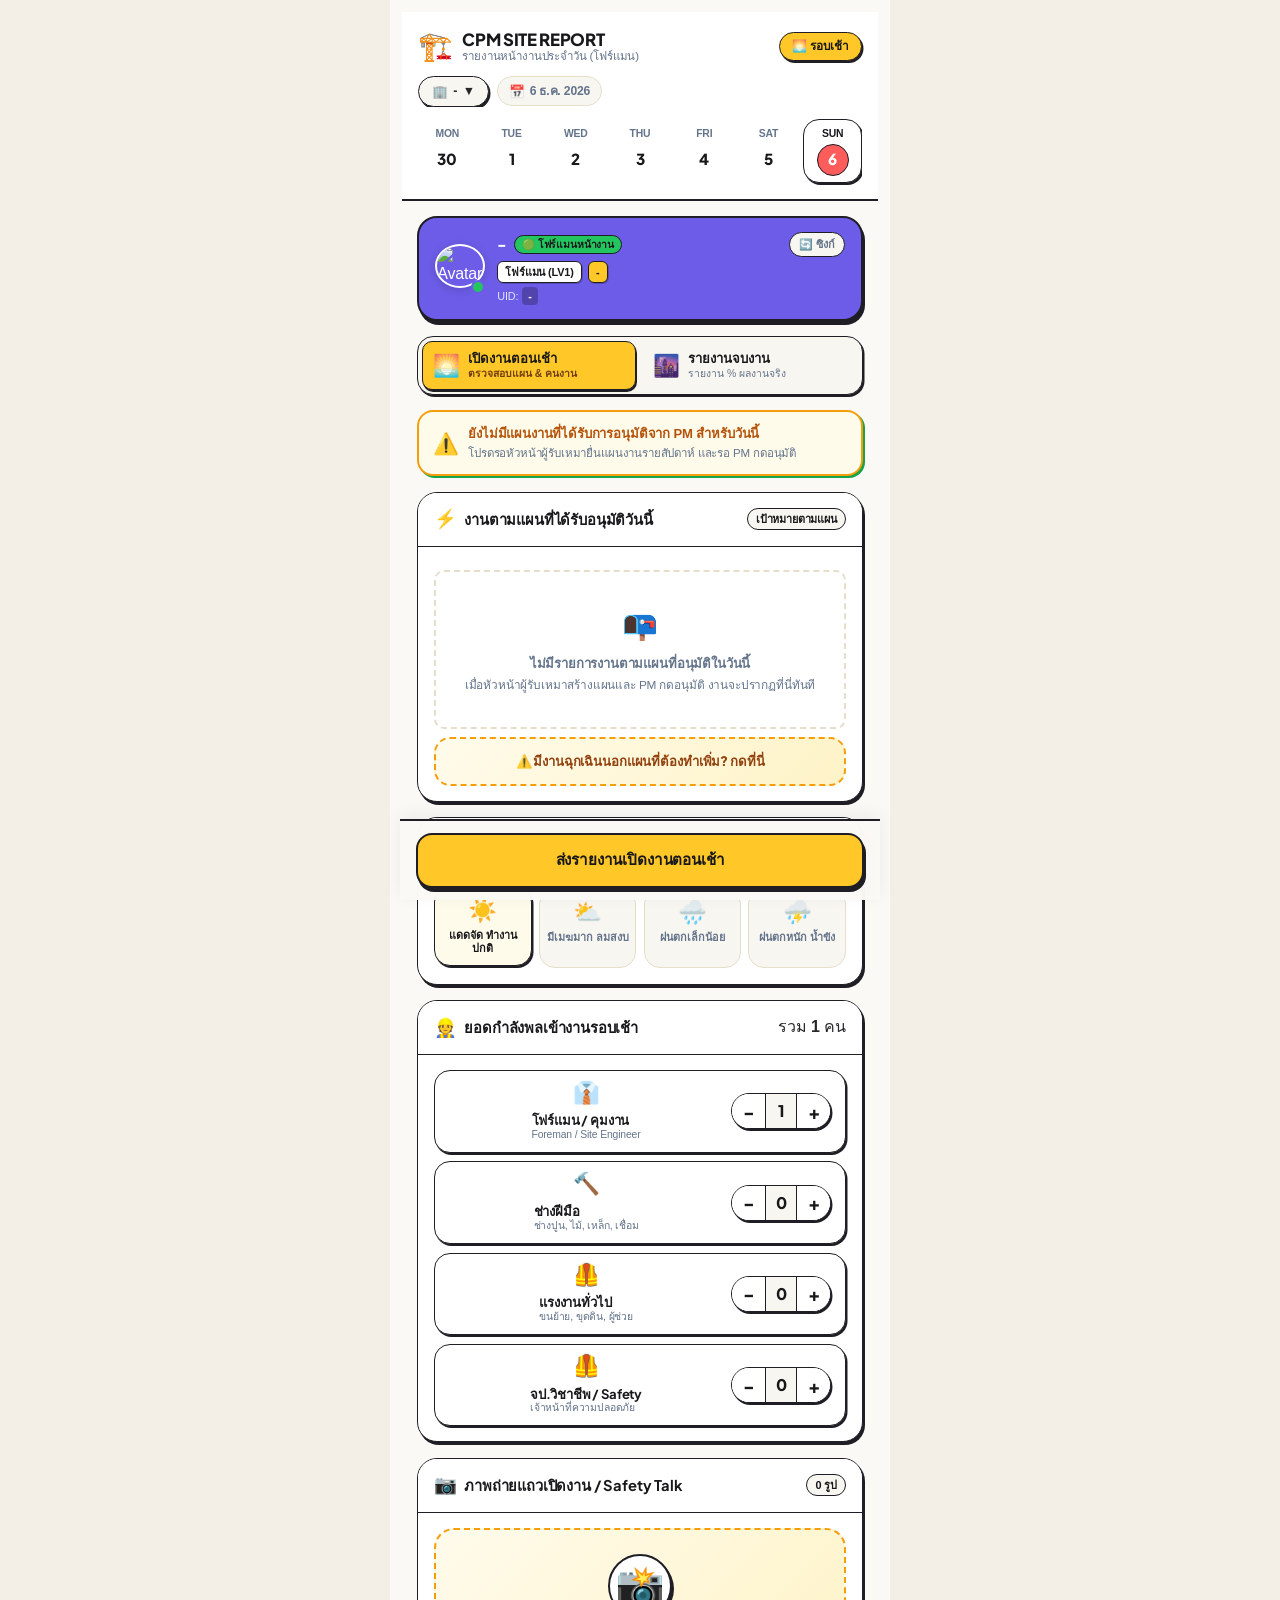
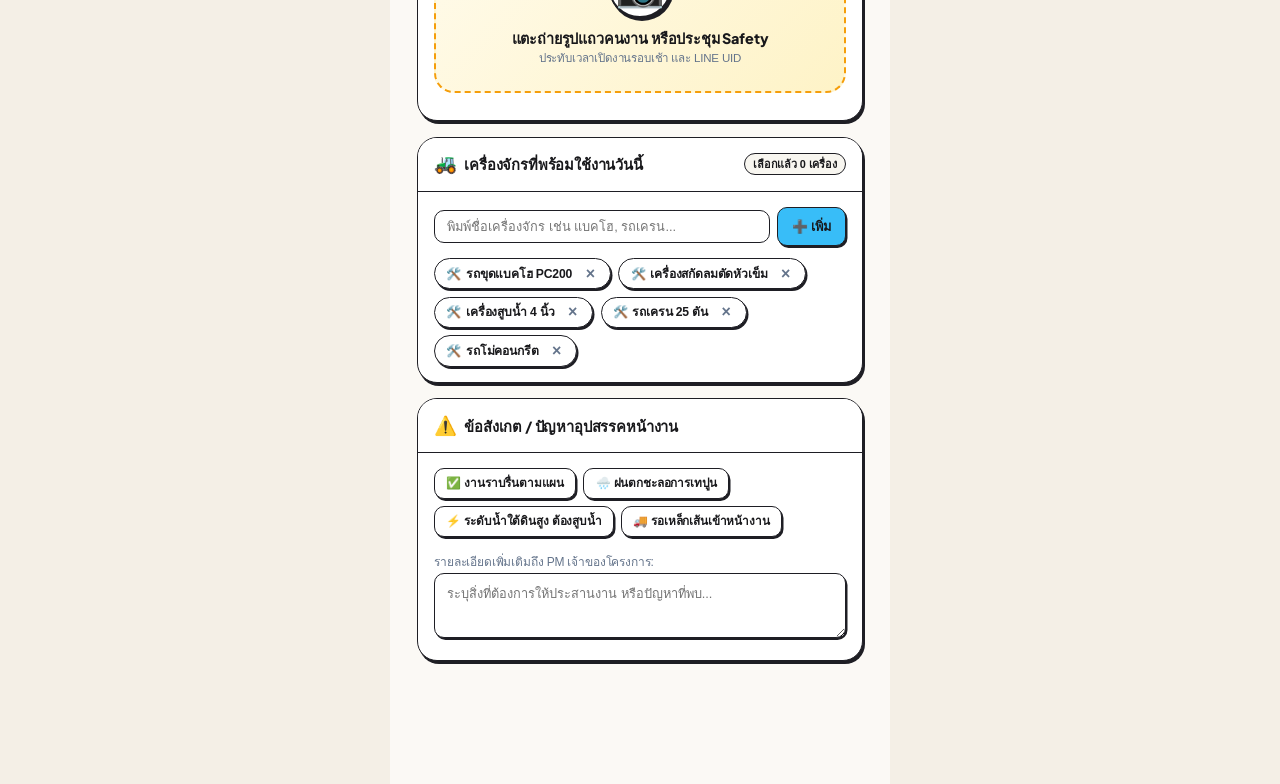
==== foreman.html @ 66e8b074 "fix(reports): Fix Drive photo rendering, blank PDF generation, duplicate morning report prevention, " ====
<!DOCTYPE html>
<html lang="th">
<head>
  <meta charset="UTF-8">
  <meta name="viewport" content="width=device-width, initial-scale=1.0, maximum-scale=1.0, user-scalable=no">
  <title>รายงานหน้างานประจำวัน (โฟร์แมน LV1) | CPM Site Management</title>
  <link rel="preconnect" href="https://fonts.googleapis.com">
  <link rel="preconnect" href="https://fonts.gstatic.com" crossorigin>
  <link href="https://fonts.googleapis.com/css2?family=Plus+Jakarta+Sans:wght@400;500;600;700;800&family=Sarabun:wght@300;400;500;600;700;800&display=swap" rel="stylesheet">
  <link rel="stylesheet" href="css/style.css">
  <script charset="utf-8" src="https://static.line-scdn.net/liff/edge/2/sdk.js"></script>
</head>
<body class="mode-foreman-mobile">



  <!-- App Wrapper (Mobile View Frame) -->
  <div class="app-container mobile-frame">

    <!-- Header Section -->
    <header class="app-header">
      <div class="header-top">
        <div class="brand-group">
          <div class="brand-logo">🏗️</div>
          <div>
            <h1 class="brand-title">CPM SITE REPORT</h1>
            <p class="brand-subtitle">รายงานหน้างานประจำวัน (โฟร์แมน)</p>
          </div>
        </div>
        <div class="header-badge" id="shift-badge-top">🌅 รอบเช้า</div>
      </div>

      <!-- Project & Date Pill Strip -->
      <div class="meta-strip">
        <div class="project-pill" id="project-pill" title="แตะเพื่อเลือกโครงการ">
          <span class="icon">🏢</span>
          <strong id="display-project-name">กำลังโหลดโครงการ...</strong>
          <span class="caret">▼</span>
        </div>
        <div class="date-pill">
          <span class="icon">📅</span>
          <span id="display-report-date">20 ก.ย. 2026</span>
        </div>
      </div>

      <!-- Horizontal 7-Day Date Strip -->
      <div class="date-strip-container" id="horizontal-date-strip">
        <!-- Rendered via JS -->
      </div>
    </header>

    <!-- Main Content Body -->
    <main class="app-main">

      <!-- 1. LINE Profile & User Card -->
      <section class="card line-card">
        <div class="card-inner">
          <div class="line-user-profile">
            <div class="avatar-wrap">
              <img id="line-avatar" src="https://images.unsplash.com/photo-1535713875002-d1d0cf377fde?w=120&auto=format&fit=crop&q=80" alt="Avatar" class="line-avatar-img">
              <span id="line-status-dot" class="status-dot online"></span>
            </div>
            <div class="line-info-meta">
              <div class="line-name-row">
                <strong id="line-display-name">-</strong>
                <span id="line-mode-badge" class="line-badge">🟢 โฟร์แมนหน้างาน</span>
                <button type="button" class="btn-sync-inline" id="btn-sync-profile" title="ซิงก์ข้อมูล">🔄 ซิงก์</button>
              </div>
              <div class="line-role-row" id="line-role-row">
                <span class="user-role-badge" id="line-role-text">โฟร์แมน (LV1)</span>
                <span class="user-company-badge" id="line-company-text">-</span>
              </div>
              <div class="line-uid-row">
                <span>UID:</span>
                <code id="line-uid-text">-</code>
              </div>
            </div>
          </div>
        </div>
      </section>

      <!-- SHIFT MODE SWITCHER (สลับรอบเช้า vs จบงาน) -->
      <div class="shift-switcher-container">
        <button type="button" class="shift-tab active" id="tab-morning-shift" data-shift="morning">
          <span class="shift-emoji">🌅</span>
          <div class="shift-text">
            <strong>เปิดงานตอนเช้า</strong>
            <span>ตรวจสอบแผน & คนงาน</span>
          </div>
        </button>
        <button type="button" class="shift-tab" id="tab-evening-shift" data-shift="evening">
          <span class="shift-emoji">🌆</span>
          <div class="shift-text">
            <strong>รายงานจบงาน</strong>
            <span>รายงาน % ผลงานจริง</span>
          </div>
        </button>
      </div>

      <!-- BANNER: สถานะแผนงานที่ PM อนุมัติสำหรับวันนี้ -->
      <div id="plan-source-status-banner" class="approved-tasks-banner">
        <!-- Rendered via JS based on PM approved tasks -->
      </div>

      <!-- BANNER: สถานะการส่งรายงานรอบเช้า / เชื่อมโยงรอบจบงาน -->
      <div id="shift-sync-status-banner" class="shift-sync-status-banner" style="display: none;"></div>

      <!-- 2. Dynamic Tasks Section (มาจากแผนที่ PM อนุมัติล่วงหน้า) -->
      <section class="card" id="tasks-card-section">
        <div class="card-header flex-between">
          <div class="card-title">
            <span class="icon">⚡</span>
            <h2 id="tasks-section-title">งานตามแผนที่ได้รับอนุมัติวันนี้</h2>
          </div>
          <span class="badge-hint morning" id="tasks-badge-hint">เป้าหมายตามแผน</span>
        </div>
        <div class="card-body">
          <div id="dynamic-tasks-container">
            <!-- Rendered via JS -->
          </div>

          <!-- Fallback: ปุ่มเพิ่มงานฉุกเฉินนอกแผนกรณีจำเป็น -->
          <button type="button" id="btn-add-unplanned-task">
            ⚠️ มีงานฉุกเฉินนอกแผนที่ต้องทำเพิ่ม? กดที่นี่
          </button>
        </div>
      </section>

      <!-- 3. Weather Condition -->
      <section class="card">
        <div class="card-header">
          <div class="card-title">
            <span class="icon">☀️</span>
            <h2 id="weather-section-title">สภาพอากาศตอนเปิดงาน</h2>
          </div>
        </div>
        <div class="card-body">
          <div class="weather-selector-grid">
            <button type="button" class="weather-btn active" data-type="sunny" data-text="☀️ ท้องฟ้าแจ่มใส แดดจัดทั้งวัน">
              <span class="w-emoji">☀️</span>
              <span class="w-label">แดดจัด ทำงานปกติ</span>
            </button>
            <button type="button" class="weather-btn" data-type="cloudy" data-text="⛅ มีเมฆมาก ไม่มีฝน">
              <span class="w-emoji">⛅</span>
              <span class="w-label">มีเมฆมาก ลมสงบ</span>
            </button>
            <button type="button" class="weather-btn" data-type="rain_light" data-text="🌧️ ฝนตกชั่วคราว (หยุดงานชั่วขณะ)">
              <span class="w-emoji">🌧️</span>
              <span class="w-label">ฝนตกเล็กน้อย</span>
            </button>
            <button type="button" class="weather-btn" data-type="rain_heavy" data-text="⛈️ ฝนตกหนัก น้ำท่วมขัง">
              <span class="w-emoji">⛈️</span>
              <span class="w-label">ฝนตกหนัก น้ำขัง</span>
            </button>
          </div>

          <!-- Rain Delay Hours (Evening emphasis) -->
          <div class="rain-hours-box" id="rain-hours-box" style="display: none; margin-top: 0.75rem;">
            <span class="rain-label">🌧️ ชั่วโมงหยุดงานจากฝนตก:</span>
            <div class="stepper-mini">
              <button type="button" class="btn-step-sm" id="btn-rain-minus">-</button>
              <strong id="rain-hours-val">0 ชม.</strong>
              <button type="button" class="btn-step-sm" id="btn-rain-plus">+</button>
            </div>
          </div>
        </div>
      </section>

      <!-- 4. Workforce Counters -->
      <section class="card">
        <div class="card-header flex-between">
          <div class="card-title">
            <span class="icon">👷</span>
            <h2 id="workforce-section-title">ยอดกำลังพลเข้างานรอบเช้า</h2>
          </div>
          <div class="badge-total">รวม <strong id="total-workers-sum">1</strong> คน</div>
        </div>
        <div class="card-body">
          <div class="steppers-vertical-list">
            <div class="stepper-card-row">
              <div class="worker-meta">
                <span class="role-icon">👔</span>
                <div>
                  <strong>โฟร์แมน / คุมงาน</strong>
                  <span class="desc">Foreman / Site Engineer</span>
                </div>
              </div>
              <div class="stepper-controls">
                <button type="button" class="btn-step" data-role="foreman" data-delta="-1">-</button>
                <span class="count-val" id="count-foreman">1</span>
                <button type="button" class="btn-step" data-role="foreman" data-delta="1">+</button>
              </div>
            </div>

            <div class="stepper-card-row">
              <div class="worker-meta">
                <span class="role-icon">🔨</span>
                <div>
                  <strong>ช่างฝีมือ</strong>
                  <span class="desc">ช่างปูน, ไม้, เหล็ก, เชื่อม</span>
                </div>
              </div>
              <div class="stepper-controls">
                <button type="button" class="btn-step" data-role="skilled_workers" data-delta="-1">-</button>
                <span class="count-val" id="count-skilled_workers">0</span>
                <button type="button" class="btn-step" data-role="skilled_workers" data-delta="1">+</button>
              </div>
            </div>

            <div class="stepper-card-row">
              <div class="worker-meta">
                <span class="role-icon">🦺</span>
                <div>
                  <strong>แรงงานทั่วไป</strong>
                  <span class="desc">ขนย้าย, ขุดดิน, ผู้ช่วย</span>
                </div>
              </div>
              <div class="stepper-controls">
                <button type="button" class="btn-step" data-role="general_labor" data-delta="-1">-</button>
                <span class="count-val" id="count-general_labor">0</span>
                <button type="button" class="btn-step" data-role="general_labor" data-delta="1">+</button>
              </div>
            </div>

            <div class="stepper-card-row">
              <div class="worker-meta">
                <span class="role-icon">🦺</span>
                <div>
                  <strong>จป.วิชาชีพ / Safety</strong>
                  <span class="desc">เจ้าหน้าที่ความปลอดภัย</span>
                </div>
              </div>
              <div class="stepper-controls">
                <button type="button" class="btn-step" data-role="safety_officer" data-delta="-1">-</button>
                <span class="count-val" id="count-safety_officer">0</span>
                <button type="button" class="btn-step" data-role="safety_officer" data-delta="1">+</button>
              </div>
            </div>
          </div>
        </div>
      </section>

      <!-- 5. Photos & Visual Proof -->
      <section class="card">
        <div class="card-header flex-between">
          <div class="card-title">
            <span class="icon">📷</span>
            <h2 id="photo-section-title">ภาพถ่ายแถวเปิดงาน / Safety Talk</h2>
          </div>
          <span class="badge-hint" id="photo-counter">0 รูป</span>
        </div>
        <div class="card-body">
          <input type="file" id="camera-file-input" accept="image/*" capture="environment" style="display: none;">
          <div class="camera-trigger-box" id="camera-trigger-btn">
            <div class="cam-icon">📸</div>
            <div>
              <strong id="camera-trigger-title">แตะถ่ายรูปแถวคนงาน หรือประชุม Safety</strong>
              <span id="camera-trigger-desc">ประทับเวลาเปิดงานรอบเช้า และ LINE UID</span>
            </div>
          </div>
          <div class="photos-grid" id="photos-preview-grid" style="margin-top: 0.75rem;"></div>
        </div>
      </section>

      <!-- 6. Machinery -->
      <section class="card">
        <div class="card-header flex-between">
          <div class="card-title">
            <span class="icon">🚜</span>
            <h2>เครื่องจักรที่พร้อมใช้งานวันนี้</h2>
          </div>
          <span class="badge-hint" id="machinery-counter-badge">เลือกแล้ว 0 เครื่อง</span>
        </div>
        <div class="card-body">
          <div class="add-item-row">
            <input type="text" id="input-new-machinery" class="form-input add-item-input" placeholder="พิมพ์ชื่อเครื่องจักร เช่น แบคโฮ, รถเครน...">
            <button type="button" id="btn-add-machinery" class="btn-add-item">
              <span>➕ เพิ่ม</span>
            </button>
          </div>
          <div class="chips-grid" id="machinery-chips-grid" style="margin-top: 0.75rem;"></div>
        </div>
      </section>

      <!-- 7. Issues & Notes -->
      <section class="card" id="issues-card-section">
        <div class="card-header">
          <div class="card-title">
            <span class="icon">⚠️</span>
            <h2>ข้อสังเกต / ปัญหาอุปสรรคหน้างาน</h2>
          </div>
        </div>
        <div class="card-body">
          <div class="quick-tags-grid" id="issues-tags-grid"></div>
          <div class="form-group" style="margin-top: 0.75rem;">
            <label for="custom-issue-text" style="font-size: 0.75rem; color: var(--text-muted);">รายละเอียดเพิ่มเติมถึง PM เจ้าของโครงการ:</label>
            <textarea id="custom-issue-text" class="form-textarea" placeholder="ระบุสิ่งที่ต้องการให้ประสานงาน หรือปัญหาที่พบ..." rows="3"></textarea>
          </div>
        </div>
      </section>

      <div style="height: 80px;"></div>
    </main>

    <!-- Fixed Bottom Action Bar -->
    <div class="bottom-action-bar">
      <button type="button" class="btn-submit-report morning" id="btn-submit-daily-report">
        <span id="btn-submit-text">ส่งรายงานเปิดงานตอนเช้า</span>
      </button>
    </div>

  </div><!-- End app-container -->

  <!-- Project Selector Modal -->
  <div class="modal-backdrop" id="modal-project-selector">
    <div class="modal-card">
      <div class="modal-header">
        <div class="modal-title">
          <span class="icon">🏢</span>
          <h3>เลือกโครงการก่อสร้าง</h3>
        </div>
        <button type="button" class="modal-close-btn" id="btn-close-project-modal" title="ปิด">×</button>
      </div>
      <div class="modal-body">
        <div id="projects-list-container" class="projects-list-container">
          <div style="text-align: center; padding: 1.5rem; color: var(--text-muted);">
            ⏳ กำลังโหลดรายชื่อโครงการ...
          </div>
        </div>
      </div>
    </div>
  </div>

  <div id="toast-container" class="toast-container"></div>

  <!-- Scripts -->
  <script type="module" src="js/gas_service.js"></script>
  <script type="module" src="js/app_foreman.js"></script>
</body>
</html>
---- css/style.css ----
/* ==========================================================================
   Projectmanager_site - Modern Playful Neo-Brutalist Mobile UI
   Inspired by Capi Creative Modern Task App Design
   ========================================================================== */

:root {
  --font-heading: 'Plus Jakarta Sans', 'Prompt', -apple-system, BlinkMacSystemFont, sans-serif;
  --font-thai: 'Prompt', -apple-system, BlinkMacSystemFont, 'Segoe UI', Roboto, sans-serif;
  --font-en: 'Inter', -apple-system, BlinkMacSystemFont, sans-serif;
  
  /* Color Palette (Warm, vibrant, modern neo-brutalist) */
  --bg-page: #fbf9f5;        /* Warm paper cream canvas */
  --bg-canvas: #f4efe6;      /* Outer body backdrop */
  --bg-card: #ffffff;        /* Pure crisp white card */
  --bg-card-subtle: #f8f6f0; /* Subtle warm card background */
  --bg-input: #ffffff;
  
  /* Dark Crisp Strokes & Borders */
  --border-dark: #1e1e24;    /* Bold, clean outline from reference design */
  --border-subtle: #e4decb;  /* Soft divider border */
  --border-dashed: #d5cdb8;
  
  /* Vibrant Accent Palette */
  --accent-coral: #ff5c5c;       /* Main CTA Coral Red / Salmon */
  --accent-coral-hover: #f04848;
  --accent-coral-light: #fff0f0;
  
  --accent-yellow: #ffc727;      /* Sunshine Yellow Highlight */
  --accent-yellow-light: #fffbeb;
  
  --accent-violet: #6c5ce7;      /* Playful Violet Hero Card */
  --accent-violet-hover: #5b4be0;
  --accent-violet-light: #f4f1ff;
  
  --accent-mint: #22c55e;        /* Mint Fresh Green (Active/Success) */
  --accent-mint-light: #f0fdf4;
  
  --accent-sky: #38bdf8;         /* Sky Blue */
  --accent-sky-light: #f0f9ff;
  
  --accent-orange: #f97316;
  
  /* Typography Colors */
  --text-heading: #18181b;       /* Dark charcoal for crisp contrast */
  --text-main: #27272a;
  --text-muted: #64748b;
  --text-dim: #94a3b8;
  
  /* Radii */
  --radius-xs: 6px;
  --radius-sm: 10px;
  --radius-md: 16px;
  --radius-lg: 20px;
  --radius-xl: 24px;
  --radius-full: 9999px;
  
  /* Shadows */
  --shadow-card: 0 4px 16px rgba(30, 30, 36, 0.05), 0 1px 3px rgba(30, 30, 36, 0.07);
  --shadow-neo: 2px 3px 0px #1e1e24;
  --shadow-neo-sm: 1.5px 2px 0px #1e1e24;
  --shadow-coral: 0 8px 24px rgba(255, 92, 92, 0.35);
  --shadow-violet: 0 8px 24px rgba(108, 92, 231, 0.3);
}

/* Reset & Base Setup */
* {
  box-sizing: border-box;
  margin: 0;
  padding: 0;
  -webkit-tap-highlight-color: transparent;
}

body {
  font-family: var(--font-thai);
  background-color: var(--bg-canvas);
  color: var(--text-main);
  line-height: 1.5;
  min-height: 100vh;
  display: flex;
  justify-content: center;
  overflow-x: hidden;
  letter-spacing: -0.01em;
}

/* Mobile App Viewport Shell */
.mobile-container {
  width: 100%;
  max-width: 480px;
  min-height: 100vh;
  background-color: var(--bg-page);
  display: flex;
  flex-direction: column;
  position: relative;
  box-shadow: 0 0 40px rgba(0, 0, 0, 0.08);
  padding-bottom: 95px;
  border-left: 1.5px solid var(--border-subtle);
  border-right: 1.5px solid var(--border-subtle);
}

/* ==========================================================================
   App Container & Frame Layout (used by foreman.html, weekly-plan.html, pm-center.html)
   ========================================================================== */
.app-container {
  width: 100%;
  min-height: 100vh;
  background-color: var(--bg-page);
  display: flex;
  flex-direction: column;
  position: relative;
}

.mobile-frame {
  max-width: 500px;
  width: 100%;
  margin: 0 auto;
  min-height: 100vh;
  background: var(--bg-page);
  position: relative;
  padding-bottom: 90px; /* space for bottom action bar */
}

.app-main {
  padding: 0 0.85rem;
  display: flex;
  flex-direction: column;
  gap: 0.75rem;
  padding-top: 0.75rem;
}

/* Brand group (logo + title block inside header) */
.brand-group {
  display: flex;
  align-items: center;
  gap: 0.6rem;
  min-width: 0;
}

.brand-logo {
  font-size: 1.75rem;
  line-height: 1;
  flex-shrink: 0;
}

.brand-title {
  font-family: var(--font-heading);
  font-size: 1.05rem;
  font-weight: 900;
  color: var(--text-heading);
  letter-spacing: -0.02em;
  line-height: 1.15;
  white-space: nowrap;
}

.brand-subtitle {
  font-size: 0.72rem;
  color: var(--text-muted);
  font-weight: 500;
  line-height: 1.2;
  margin-top: 1px;
  white-space: nowrap;
}

/* Meta strip: project pill + date pill in one row below header-top */
.meta-strip {
  display: flex;
  align-items: center;
  gap: 0.5rem;
  width: 100%;
  min-width: 0;
  overflow: hidden;
}

/* Date pill (non-clickable, just shows selected date) */
.date-pill {
  display: inline-flex;
  align-items: center;
  gap: 0.3rem;
  font-size: 0.76rem;
  font-weight: 600;
  color: var(--text-muted);
  background: var(--bg-card-subtle);
  border: 1.5px solid var(--border-subtle);
  border-radius: var(--radius-full);
  padding: 0.28rem 0.7rem;
  white-space: nowrap;
  flex-shrink: 0;
}

.date-pill .icon,
.project-pill .icon {
  font-size: 0.8rem;
  flex-shrink: 0;
}

/* Horizontal 7-day date strip container */
.date-strip-container {
  display: flex;
  gap: 0.35rem;
  width: 100%;
  overflow-x: auto;
  scrollbar-width: none;
  -webkit-overflow-scrolling: touch;
  padding-bottom: 2px;
  cursor: pointer;
}

.date-strip-container::-webkit-scrollbar {
  display: none;
}

.date-strip-container .date-item {
  flex: 1 0 auto;
  min-width: 40px;
  cursor: pointer;
  pointer-events: auto;
}

/* Fixed bottom submit bar for foreman */
.bottom-action-bar {
  position: fixed;
  bottom: 0;
  left: 50%;
  transform: translateX(-50%);
  width: 100%;
  max-width: 500px;
  padding: 0.75rem 1rem;
  background: #ffffff;
  border-top: 2px solid var(--border-dark);
  z-index: 100;
  box-shadow: 0 -4px 20px rgba(0,0,0,0.08);
}

.btn-submit-report {
  width: 100%;
  padding: 0.9rem 1rem;
  font-family: var(--font-heading);
  font-size: 1rem;
  font-weight: 800;
  border: 2px solid var(--border-dark);
  border-radius: var(--radius-md);
  cursor: pointer;
  transition: all 0.15s ease;
  letter-spacing: -0.01em;
  box-shadow: var(--shadow-neo);
}

.btn-submit-report.morning {
  background: var(--accent-yellow);
  color: var(--text-heading);
}

.btn-submit-report.morning:hover {
  background: #f5bc20;
  transform: translateY(-1px);
  box-shadow: 2px 5px 0px var(--border-dark);
}

.btn-submit-report.evening {
  background: var(--accent-mint);
  color: #ffffff;
}

.btn-submit-report.evening:hover {
  background: #16a34a;
  transform: translateY(-1px);
  box-shadow: 2px 5px 0px var(--border-dark);
}

.btn-submit-report:active {
  transform: translateY(0);
  box-shadow: var(--shadow-neo-sm);
}

/* ==========================================================================
   Header: Modern Greeting, Date Strip & Shift Switcher
   ========================================================================== */
.app-header {
  background: #ffffff;
  border-bottom: 2px solid var(--border-dark);
  padding: 1.1rem 1rem 0.9rem;
  position: sticky;
  top: 0;
  z-index: 50;
  display: flex;
  flex-direction: column;
  gap: 0.75rem;
}

.header-top {
  display: flex;
  align-items: center;
  justify-content: space-between;
}

.brand-greeting {
  display: flex;
  flex-direction: column;
}

.greeting-sub {
  font-family: var(--font-en);
  font-size: 0.8rem;
  font-weight: 600;
  color: var(--text-muted);
  display: flex;
  align-items: center;
  gap: 0.35rem;
}

.brand-greeting h1 {
  font-family: var(--font-heading);
  font-size: 1.25rem;
  font-weight: 800;
  color: var(--text-heading);
  line-height: 1.2;
}

.header-badge {
  font-family: var(--font-thai);
  font-size: 0.74rem;
  font-weight: 700;
  padding: 0.3rem 0.75rem;
  border-radius: var(--radius-full);
  border: 1.5px solid var(--border-dark);
  background: var(--accent-yellow);
  color: var(--text-heading);
  box-shadow: var(--shadow-neo-sm);
  white-space: nowrap;
}

.header-badge.evening {
  background: var(--accent-violet);
  color: #ffffff;
}

.header-subinfo {
  display: flex;
  align-items: center;
  justify-content: space-between;
  gap: 0.5rem;
}

.project-pill {
  font-size: 0.78rem;
  font-weight: 600;
  color: var(--text-main);
  background: var(--bg-card-subtle);
  border: 1.5px solid var(--border-dark);
  border-radius: var(--radius-full);
  padding: 0.3rem 0.8rem;
  display: inline-flex;
  align-items: center;
  gap: 0.35rem;
  box-shadow: var(--shadow-neo-sm);
  white-space: nowrap;
  overflow: hidden;
  text-overflow: ellipsis;
  cursor: pointer;
  transition: all 0.2s cubic-bezier(0.16, 1, 0.3, 1);
  user-select: none;
}

.project-pill:hover {
  background: #ffffff;
  border-color: #0f766e;
  transform: translateY(-1px);
  box-shadow: 0 4px 10px rgba(15, 118, 110, 0.15);
}

.project-pill:active {
  transform: translateY(0);
}

.pill-arrow {
  font-size: 0.75rem;
  color: var(--text-muted);
  transition: transform 0.2s ease;
  margin-left: 0.15rem;
}

.project-pill:hover .pill-arrow {
  color: #0f766e;
  transform: translateY(1px);
}

/* Inline Sync Button */
.btn-sync-inline {
  background: var(--bg-card-subtle);
  border: 1px solid var(--border-dark);
  border-radius: var(--radius-full);
  padding: 0.15rem 0.55rem;
  font-size: 0.68rem;
  font-weight: 600;
  color: var(--text-muted);
  cursor: pointer;
  display: inline-flex;
  align-items: center;
  gap: 0.25rem;
  transition: all 0.15s ease;
  margin-left: auto;
}

.btn-sync-inline:hover {
  background: #ffffff;
  color: #0f766e;
  border-color: #0f766e;
  transform: translateY(-1px);
}

.btn-sync-inline:active {
  transform: translateY(0);
}

.btn-sync-inline.spinning {
  pointer-events: none;
  opacity: 0.7;
}

/* Project Selector Modal Cards */
.projects-list-container {
  display: flex;
  flex-direction: column;
  gap: 0.55rem;
  max-height: 320px;
  overflow-y: auto;
  padding-right: 2px;
}

.project-card-item {
  display: flex;
  flex-direction: column;
  gap: 0.3rem;
  padding: 0.8rem 1rem;
  border: 1.5px solid var(--border-dark);
  border-radius: var(--radius-lg);
  background: #ffffff;
  cursor: pointer;
  transition: all 0.2s cubic-bezier(0.16, 1, 0.3, 1);
  text-align: left;
}

.project-card-item:hover {
  border-color: #0f766e;
  background: #f0fdfa;
  transform: translateY(-1px);
  box-shadow: var(--shadow-neo-sm);
}

.project-card-item.selected {
  border-color: #0f766e;
  background: #f0fdfa;
  box-shadow: 0 0 0 2px rgba(15, 118, 110, 0.2);
}

.project-card-top {
  display: flex;
  align-items: center;
  justify-content: space-between;
  gap: 0.5rem;
}

.project-card-title {
  font-weight: 700;
  font-size: 0.9rem;
  color: var(--text-heading);
}

.project-card-badge {
  font-size: 0.68rem;
  font-weight: 700;
  background: #0f766e;
  color: #ffffff;
  padding: 0.12rem 0.5rem;
  border-radius: var(--radius-full);
  white-space: nowrap;
}

.project-card-meta {
  font-size: 0.75rem;
  color: var(--text-muted);
  display: flex;
  align-items: center;
  gap: 0.8rem;
  flex-wrap: wrap;
}

.project-card-meta span {
  display: inline-flex;
  align-items: center;
  gap: 0.25rem;
}

.project-card-check {
  margin-left: auto;
  font-size: 0.85rem;
  font-weight: 700;
  color: #0f766e;
}

/* Horizontal Calendar Date Strip (Inspired by reference design) */
.date-strip-wrapper {
  margin-top: 0.1rem;
  overflow-x: auto;
  scrollbar-width: none;
  -webkit-overflow-scrolling: touch;
  padding-bottom: 2px;
}

.date-strip-wrapper::-webkit-scrollbar {
  display: none;
}

.date-strip {
  display: flex;
  gap: 0.45rem;
  justify-content: space-between;
}

.date-item {
  display: flex;
  flex-direction: column;
  align-items: center;
  justify-content: center;
  min-width: 44px;
  padding: 0.4rem 0.3rem;
  border-radius: var(--radius-md);
  border: 1.5px solid transparent;
  cursor: pointer;
  user-select: none;
  transition: all 0.2s cubic-bezier(0.16, 1, 0.3, 1);
}

.date-item:hover {
  background: var(--bg-card-subtle);
  border-color: var(--border-subtle);
}

.date-item .day-name {
  font-family: var(--font-en);
  font-size: 0.65rem;
  font-weight: 600;
  color: var(--text-muted);
  text-transform: uppercase;
  margin-bottom: 2px;
}

.date-item .day-number {
  font-family: var(--font-heading);
  font-size: 0.95rem;
  font-weight: 800;
  color: var(--text-heading);
  width: 32px;
  height: 32px;
  border-radius: 50%;
  display: flex;
  align-items: center;
  justify-content: center;
}

/* Active Date Pill (Matches the Coral Red circle in reference) */
.date-item.active {
  background: #ffffff;
  border: 1.5px solid var(--border-dark);
  box-shadow: var(--shadow-neo-sm);
}

.date-item.active .day-name {
  color: var(--text-heading);
  font-weight: 700;
}

.date-item.active .day-number {
  background: var(--accent-coral);
  color: #ffffff;
  border: 1.5px solid var(--border-dark);
}

/* SHIFT MODE SWITCHER (Segmented Pill) */
.shift-switcher-container {
  display: grid;
  grid-template-columns: 1fr 1fr;
  gap: 0.45rem;
  background: var(--bg-card-subtle);
  padding: 4px;
  border-radius: var(--radius-md);
  border: 1.5px solid var(--border-dark);
  box-shadow: var(--shadow-neo-sm);
}

.shift-tab {
  background: transparent;
  border: none;
  border-radius: var(--radius-sm);
  padding: 0.55rem 0.6rem;
  display: flex;
  align-items: center;
  gap: 0.5rem;
  cursor: pointer;
  text-align: left;
  transition: all 0.2s cubic-bezier(0.16, 1, 0.3, 1);
  color: var(--text-muted);
}

.shift-tab .shift-emoji {
  font-size: 1.35rem;
  flex-shrink: 0;
}

.shift-tab .shift-text {
  display: flex;
  flex-direction: column;
  line-height: 1.25;
}

.shift-tab .shift-text strong {
  font-size: 0.82rem;
  color: var(--text-heading);
}

.shift-tab .shift-text span {
  font-size: 0.65rem;
  color: var(--text-muted);
}

/* Active Shift Tabs */
.shift-tab[data-shift="morning"].active {
  background: var(--accent-yellow);
  border: 1.5px solid var(--border-dark);
  box-shadow: 1px 2px 0px #1e1e24;
}

.shift-tab[data-shift="morning"].active .shift-text strong {
  color: var(--text-heading);
  font-weight: 800;
}

.shift-tab[data-shift="morning"].active .shift-text span {
  color: #713f12;
  font-weight: 600;
}

.shift-tab[data-shift="evening"].active {
  background: var(--accent-violet);
  border: 1.5px solid var(--border-dark);
  box-shadow: 1px 2px 0px #1e1e24;
}

.shift-tab[data-shift="evening"].active .shift-text strong {
  color: #ffffff;
  font-weight: 800;
}

.shift-tab[data-shift="evening"].active .shift-text span {
  color: #ddd6fe;
  font-weight: 500;
}

/* ==========================================================================
   Main Content & Cards
   ========================================================================== */
.app-main {
  padding: 0.95rem;
  display: flex;
  flex-direction: column;
  gap: 0.95rem;
}

/* Card Base (Neo-Brutalist Playful) */
.card {
  background: var(--bg-card);
  border: 1.5px solid var(--border-dark);
  border-radius: var(--radius-lg);
  box-shadow: var(--shadow-neo);
  overflow: hidden;
  transition: transform 0.15s ease;
}

.card-header {
  padding: 0.8rem 1rem;
  border-bottom: 1.5px solid var(--border-dark);
  background: #ffffff;
  display: flex;
  align-items: center;
  justify-content: space-between;
}

.card-title {
  display: flex;
  align-items: center;
  gap: 0.45rem;
}

.card-title .icon {
  font-size: 1.15rem;
}

.card-title h2 {
  font-family: var(--font-heading);
  font-size: 0.92rem;
  font-weight: 700;
  color: var(--text-heading);
}

.card-body {
  padding: 0.95rem 1rem;
}

.flex-between {
  display: flex;
  justify-content: space-between;
  align-items: center;
}

.badge-hint {
  font-size: 0.68rem;
  font-weight: 700;
  color: var(--text-heading);
  background: var(--bg-card-subtle);
  border: 1.5px solid var(--border-dark);
  padding: 2px 8px;
  border-radius: var(--radius-full);
}

/* ==========================================================================
   1. LINE Profile Hero Card (Inspired by Violet Card in Reference)
   ========================================================================== */
.line-card {
  background: var(--accent-violet);
  border: 2px solid var(--border-dark);
  box-shadow: 2px 4px 0px #1e1e24;
  color: #ffffff;
}

.line-card .card-inner {
  padding: 0.85rem 1rem;
  display: flex;
  align-items: center;
  justify-content: space-between;
  gap: 0.75rem;
}

.line-user-profile {
  display: flex;
  align-items: center;
  gap: 0.75rem;
  min-width: 0;
  flex: 1;
}

.avatar-wrap {
  position: relative;
  width: 50px;
  height: 50px;
  flex-shrink: 0;
}

.line-avatar-img {
  width: 100%;
  height: 100%;
  border-radius: 50%;
  object-fit: cover;
  border: 2px solid #ffffff;
  box-shadow: 0 2px 8px rgba(0, 0, 0, 0.15);
}

.status-dot {
  position: absolute;
  bottom: 0;
  right: 0;
  width: 14px;
  height: 14px;
  border-radius: 50%;
  border: 2px solid var(--accent-violet);
  background: var(--accent-mint);
}

.status-dot.online {
  background: var(--accent-mint);
}

.line-info-meta {
  min-width: 0;
  flex: 1;
}

.line-name-row {
  display: flex;
  align-items: center;
  gap: 0.45rem;
  flex-wrap: wrap;
}

.line-name-row strong {
  font-family: var(--font-heading);
  font-size: 0.95rem;
  font-weight: 800;
  color: #ffffff;
  white-space: nowrap;
  overflow: hidden;
  text-overflow: ellipsis;
  max-width: 240px;
}

.line-badge {
  font-family: var(--font-en);
  font-size: 0.65rem;
  font-weight: 800;
  color: var(--text-heading);
  background: var(--accent-mint);
  border: 1px solid var(--border-dark);
  padding: 1px 7px;
  border-radius: var(--radius-full);
}

.line-role-row {
  display: flex;
  align-items: center;
  gap: 0.4rem;
  margin-top: 4px;
  flex-wrap: wrap;
}

.user-role-badge {
  font-size: 0.68rem;
  font-weight: 700;
  color: var(--text-heading);
  background: #ffffff;
  border: 1px solid var(--border-dark);
  padding: 2px 7px;
  border-radius: var(--radius-xs);
  box-shadow: 1px 1px 0px rgba(0,0,0,0.2);
}

.user-company-badge {
  font-size: 0.68rem;
  font-weight: 700;
  color: var(--text-heading);
  background: var(--accent-yellow);
  border: 1px solid var(--border-dark);
  padding: 2px 7px;
  border-radius: var(--radius-xs);
  box-shadow: 1px 1px 0px rgba(0,0,0,0.2);
  max-width: 200px;
  overflow: hidden;
  text-overflow: ellipsis;
  white-space: nowrap;
}

.line-uid-row {
  font-size: 0.68rem;
  color: #e0e7ff;
  display: flex;
  align-items: center;
  gap: 4px;
  margin-top: 4px;
}

.line-uid-row code {
  font-family: var(--font-en);
  color: #ffffff;
  background: rgba(0, 0, 0, 0.25);
  padding: 1px 6px;
  border-radius: 4px;
  max-width: 220px;
  overflow: hidden;
  text-overflow: ellipsis;
  white-space: nowrap;
  font-weight: 600;
}

/* Morning Plan Loaded Banner */
.morning-plan-banner {
  background: var(--accent-yellow-light);
  border: 1.5px solid var(--border-dark);
  border-radius: var(--radius-md);
  padding: 0.7rem 0.9rem;
  display: flex;
  align-items: center;
  gap: 0.75rem;
  box-shadow: var(--shadow-neo-sm);
  animation: fadeIn 0.3s ease-out;
}

.morning-plan-banner .banner-icon {
  font-size: 1.35rem;
  flex-shrink: 0;
}

.morning-plan-banner .banner-content strong {
  font-size: 0.82rem;
  color: var(--text-heading);
  display: block;
}

.morning-plan-banner .banner-content p {
  font-size: 0.7rem;
  color: #78350f;
  margin-top: 1px;
}

@keyframes fadeIn {
  from { opacity: 0; transform: translateY(-4px); }
  to { opacity: 1; transform: translateY(0); }
}

/* ==========================================================================
   3. Weather Condition Grid
   ========================================================================== */
.weather-selector-grid {
  display: grid;
  grid-template-columns: repeat(4, 1fr);
  gap: 0.45rem;
}

.weather-btn {
  background: var(--bg-card-subtle);
  border: 1.5px solid var(--border-subtle);
  border-radius: var(--radius-md);
  padding: 0.65rem 0.4rem;
  display: flex;
  flex-direction: column;
  align-items: center;
  gap: 0.3rem;
  cursor: pointer;
  transition: all 0.2s cubic-bezier(0.16, 1, 0.3, 1);
  font-family: var(--font-thai);
}

.weather-btn .w-emoji {
  font-size: 1.45rem;
}

.weather-btn .w-label {
  font-size: 0.68rem;
  font-weight: 600;
  color: var(--text-muted);
  text-align: center;
  line-height: 1.2;
}

.weather-btn.active {
  background: var(--accent-yellow-light);
  border: 1.5px solid var(--border-dark);
  box-shadow: var(--shadow-neo-sm);
  transform: translateY(-2px);
}

.weather-btn.active .w-label {
  color: var(--text-heading);
  font-weight: 700;
}

.rain-hours-box {
  margin-top: 0.85rem;
  padding-top: 0.85rem;
  border-top: 1.5px dashed var(--border-subtle);
  display: flex;
  justify-content: space-between;
  align-items: center;
}

.rain-label {
  font-size: 0.8rem;
  font-weight: 600;
  color: var(--text-main);
}

/* ==========================================================================
   4. Workforce Counts (+ / - Steppers)
   ========================================================================== */
.total-workers-pill {
  font-family: var(--font-heading);
  font-size: 0.78rem;
  font-weight: 700;
  color: var(--text-heading);
  background: var(--accent-sky-light);
  border: 1.5px solid var(--border-dark);
  padding: 2px 9px;
  border-radius: var(--radius-full);
  box-shadow: var(--shadow-neo-sm);
}

.total-workers-pill strong {
  color: #0369a1;
}

.worker-stepper-list {
  display: flex;
  flex-direction: column;
  gap: 0.6rem;
}

.worker-row {
  display: flex;
  align-items: center;
  justify-content: space-between;
  padding: 0.55rem 0.75rem;
  background: var(--bg-card-subtle);
  border: 1.5px solid var(--border-dark);
  border-radius: var(--radius-md);
  box-shadow: var(--shadow-neo-sm);
}

.worker-meta {
  display: flex;
  flex-direction: column;
}

.worker-title {
  font-size: 0.82rem;
  font-weight: 700;
  color: var(--text-heading);
}

.worker-sub {
  font-size: 0.68rem;
  color: var(--text-muted);
}

/* Stepper Wraps */
.stepper-wrap {
  display: flex;
  align-items: center;
  gap: 0.45rem;
}

/* ============================================================
   Workforce Stepper — Card Row Layout (horizontal - count +)
   ============================================================ */
.steppers-vertical-list {
  display: flex;
  flex-direction: column;
  gap: 0.55rem;
}

/* Each worker row: [icon + label] on left, [- count +] on right */
.stepper-card-row {
  display: flex;
  align-items: center;
  justify-content: space-between;
  padding: 0.65rem 0.85rem;
  background: #ffffff;
  border: 1.5px solid var(--border-dark);
  border-radius: var(--radius-md);
  box-shadow: var(--shadow-neo-sm);
  gap: 0.5rem;
  min-height: 58px;
}

/* Worker meta: icon + name/sub stacked */
.worker-meta {
  display: flex;
  align-items: center;
  gap: 0.55rem;
  min-width: 0;
  flex: 1;
}

.role-icon {
  font-size: 1.35rem;
  flex-shrink: 0;
  line-height: 1;
}

.worker-meta > div {
  display: flex;
  flex-direction: column;
  min-width: 0;
}

.worker-meta strong {
  font-family: var(--font-heading);
  font-size: 0.82rem;
  font-weight: 700;
  color: var(--text-heading);
  line-height: 1.2;
}

.worker-meta .desc {
  font-size: 0.65rem;
  color: var(--text-muted);
  margin-top: 1px;
  line-height: 1.2;
}

/* +/- controls: horizontal pill */
.stepper-controls {
  display: flex;
  align-items: center;
  gap: 0;
  background: var(--bg-card-subtle);
  border: 1.5px solid var(--border-dark);
  border-radius: var(--radius-full);
  overflow: hidden;
  box-shadow: var(--shadow-neo-sm);
  flex-shrink: 0;
}

.btn-step {
  width: 34px;
  height: 34px;
  border-radius: 0;
  background: #ffffff;
  border: none;
  border-right: 1.5px solid var(--border-dark);
  color: var(--text-heading);
  font-family: var(--font-heading);
  font-size: 1.15rem;
  font-weight: 800;
  display: flex;
  align-items: center;
  justify-content: center;
  cursor: pointer;
  transition: background 0.1s, transform 0.1s;
  user-select: none;
  -webkit-tap-highlight-color: transparent;
}

.btn-step:last-child {
  border-right: none;
  border-left: 1.5px solid var(--border-dark);
}

.btn-step:active {
  background: var(--accent-yellow);
  transform: scale(0.93);
}

.count-val {
  font-family: var(--font-heading);
  font-size: 1rem;
  font-weight: 900;
  color: var(--text-heading);
  min-width: 30px;
  text-align: center;
  line-height: 34px;
}

.step-value {
  font-family: var(--font-heading);
  font-size: 0.95rem;
  font-weight: 800;
  color: var(--text-heading);
  min-width: 28px;
  text-align: center;
}

/* ============================================================
   Camera / Photo Section — Redesigned Button
   ============================================================ */
.camera-trigger-box {
  display: flex;
  flex-direction: column;
  align-items: center;
  justify-content: center;
  gap: 0.7rem;
  padding: 1.5rem 1rem;
  background: linear-gradient(135deg, #fffbeb 0%, #fef3c7 100%);
  border: 2px dashed #f59e0b;
  border-radius: var(--radius-lg);
  cursor: pointer;
  transition: all 0.2s cubic-bezier(0.16, 1, 0.3, 1);
  text-align: center;
  user-select: none;
  -webkit-tap-highlight-color: transparent;
  position: relative;
  overflow: hidden;
}

.camera-trigger-box::before {
  content: '';
  position: absolute;
  inset: 0;
  background: linear-gradient(135deg, rgba(245, 158, 11, 0.08), transparent);
  opacity: 0;
  transition: opacity 0.2s;
}

.camera-trigger-box:hover::before,
.camera-trigger-box:active::before {
  opacity: 1;
}

.camera-trigger-box:hover {
  border-color: #d97706;
  border-style: solid;
  transform: translateY(-2px);
  box-shadow: 0 8px 24px rgba(245, 158, 11, 0.2), var(--shadow-neo-sm);
}

.camera-trigger-box:active {
  transform: translateY(0) scale(0.98);
  box-shadow: var(--shadow-neo-sm);
}

.cam-icon {
  font-size: 2.5rem;
  line-height: 1;
  background: #ffffff;
  border: 2px solid var(--border-dark);
  border-radius: 50%;
  width: 64px;
  height: 64px;
  display: flex;
  align-items: center;
  justify-content: center;
  box-shadow: var(--shadow-neo);
  transition: transform 0.2s;
}

.camera-trigger-box:hover .cam-icon {
  transform: scale(1.08) rotate(-5deg);
}

#camera-trigger-title {
  font-family: var(--font-heading);
  font-size: 0.9rem;
  font-weight: 800;
  color: var(--text-heading);
  display: block;
  line-height: 1.3;
}

#camera-trigger-desc {
  font-size: 0.72rem;
  color: var(--text-muted);
  display: block;
  margin-top: 2px;
}

.photos-grid {
  display: grid;
  grid-template-columns: repeat(3, 1fr);
  gap: 0.5rem;
}

.photo-thumb {
  aspect-ratio: 1;
  border-radius: var(--radius-sm);
  border: 1.5px solid var(--border-dark);
  object-fit: cover;
  box-shadow: var(--shadow-neo-sm);
}

/* ============================================================
   Unplanned Task Button — Redesigned
   ============================================================ */
#btn-add-unplanned-task {
  display: flex !important;
  align-items: center;
  justify-content: center;
  gap: 0.5rem;
  width: 100%;
  padding: 0.75rem 1rem;
  font-family: var(--font-heading);
  font-size: 0.82rem;
  font-weight: 800;
  color: #92400e;
  background: linear-gradient(135deg, #fffbeb, #fef3c7);
  border: 2px dashed #f59e0b !important;
  border-radius: var(--radius-md) !important;
  cursor: pointer;
  transition: all 0.2s cubic-bezier(0.16, 1, 0.3, 1);
  letter-spacing: -0.01em;
  margin-top: 0.5rem;
}

#btn-add-unplanned-task:hover {
  background: #fef3c7;
  border-color: #d97706 !important;
  border-style: solid !important;
  transform: translateY(-2px);
  box-shadow: 0 6px 16px rgba(245, 158, 11, 0.2), var(--shadow-neo-sm);
  color: #78350f;
}

#btn-add-unplanned-task:active {
  transform: translateY(0);
  box-shadow: var(--shadow-neo-sm);
}


/* ==========================================================================
   5. Dynamic Tasks List (Styled like Task Cards in Reference)
   ========================================================================== */
.dynamic-tasks-container {
  display: flex;
  flex-direction: column;
  gap: 0.75rem;
}

.task-item-card {
  background: #ffffff;
  border: 1.5px solid var(--border-dark);
  border-radius: var(--radius-md);
  padding: 0.85rem;
  box-shadow: var(--shadow-neo-sm);
  display: flex;
  flex-direction: column;
  gap: 0.6rem;
  position: relative;
  transition: transform 0.15s;
}

.task-card-top {
  display: flex;
  align-items: center;
  justify-content: space-between;
}

.task-order-badge {
  font-family: var(--font-heading);
  font-size: 0.68rem;
  font-weight: 800;
  color: var(--text-heading);
  background: var(--accent-yellow);
  border: 1px solid var(--border-dark);
  padding: 2px 7px;
  border-radius: var(--radius-full);
}

.btn-delete-task {
  background: var(--accent-coral-light);
  border: 1px solid var(--border-dark);
  color: var(--accent-coral);
  font-size: 0.72rem;
  font-weight: 700;
  padding: 2px 8px;
  border-radius: var(--radius-full);
  cursor: pointer;
  display: flex;
  align-items: center;
  gap: 2px;
  transition: all 0.15s;
}

.btn-delete-task:hover {
  background: var(--accent-coral);
  color: #ffffff;
}

.form-input {
  width: 100%;
  background: #ffffff;
  border: 1.5px solid var(--border-subtle);
  border-radius: var(--radius-sm);
  padding: 0.5rem 0.75rem;
  font-family: var(--font-thai);
  font-size: 0.82rem;
  color: var(--text-heading);
  outline: none;
  transition: border-color 0.2s;
}

.form-input:focus {
  border-color: var(--border-dark);
  box-shadow: 0 0 0 2px rgba(108, 92, 231, 0.15);
}

.task-metrics-grid {
  display: grid;
  grid-template-columns: 1fr 1fr;
  gap: 0.5rem;
  align-items: start;
  margin-top: 2px;
}

/* Progress Control Block */
.progress-control-block {
  display: flex;
  flex-direction: column;
  gap: 4px;
}

.progress-input-wrapper {
  position: relative;
  display: flex;
  align-items: center;
}

.progress-num-input {
  width: 100%;
  font-family: var(--font-en);
  font-size: 0.85rem;
  font-weight: 700;
  padding: 0.42rem 1.6rem 0.42rem 0.6rem !important;
  text-align: right;
  color: var(--text-heading);
}

.progress-num-input::-webkit-outer-spin-button,
.progress-num-input::-webkit-inner-spin-button {
  -webkit-appearance: none;
  margin: 0;
}

.progress-num-input[type=number] {
  -moz-appearance: textfield;
}

.progress-unit-badge {
  position: absolute;
  right: 8px;
  font-family: var(--font-en);
  font-size: 0.72rem;
  font-weight: 800;
  color: var(--text-muted);
  pointer-events: none;
}

/* Progress Pills (25%, 50%, 75%, 100%) */
.progress-pills-row {
  display: flex;
  gap: 3px;
}

.pill-pct {
  flex: 1;
  background: var(--bg-card-subtle);
  border: 1.5px solid var(--border-subtle);
  border-radius: var(--radius-xs);
  padding: 3px 1px;
  font-family: var(--font-en);
  font-size: 0.65rem;
  font-weight: 700;
  color: var(--text-muted);
  cursor: pointer;
  text-align: center;
  transition: all 0.15s;
}

.pill-pct:hover {
  border-color: var(--border-dark);
  background: #ffffff;
}

.pill-pct.active {
  background: var(--accent-mint);
  border-color: var(--border-dark);
  color: var(--text-heading);
  box-shadow: 1px 1px 0px #1e1e24;
}

.pill-pct.morning.active {
  background: var(--accent-yellow);
  border-color: var(--border-dark);
  color: var(--text-heading);
  box-shadow: 1px 1px 0px #1e1e24;
}

.btn-add-task {
  margin-top: 0.65rem;
  width: 100%;
  background: #ffffff;
  border: 2px dashed var(--border-dark);
  color: var(--text-heading);
  font-family: var(--font-thai);
  font-size: 0.85rem;
  font-weight: 700;
  padding: 0.75rem;
  border-radius: var(--radius-md);
  cursor: pointer;
  display: flex;
  align-items: center;
  justify-content: center;
  gap: 0.45rem;
  box-shadow: var(--shadow-neo-sm);
  transition: all 0.15s;
}

.btn-add-task:hover {
  background: var(--bg-card-subtle);
  transform: translateY(-1px);
}

.btn-add-task:active {
  transform: translate(1px, 1px);
}

/* ==========================================================================
   6. Photos & Camera
   ========================================================================== */
.photo-counter {
  font-size: 0.74rem;
  font-weight: 700;
  color: var(--text-heading);
  background: var(--accent-sky-light);
  border: 1px solid var(--border-dark);
  padding: 2px 8px;
  border-radius: var(--radius-full);
}

.camera-trigger {
  background: #ffffff;
  border: 2px dashed var(--border-dark);
  border-radius: var(--radius-md);
  padding: 0.95rem 0.85rem;
  display: flex;
  align-items: center;
  gap: 0.85rem;
  cursor: pointer;
  box-shadow: var(--shadow-neo-sm);
  transition: all 0.15s;
}

.camera-trigger:active {
  transform: translate(1px, 1px);
}

.camera-circle {
  width: 46px;
  height: 46px;
  border-radius: 50%;
  background: var(--accent-yellow);
  border: 1.5px solid var(--border-dark);
  color: var(--text-heading);
  display: flex;
  align-items: center;
  justify-content: center;
  font-size: 1.35rem;
  flex-shrink: 0;
  box-shadow: 1px 1px 0px #1e1e24;
}

.camera-text strong {
  font-family: var(--font-heading);
  font-size: 0.85rem;
  font-weight: 700;
  color: var(--text-heading);
  display: block;
}

.camera-text p {
  font-size: 0.68rem;
  color: var(--text-muted);
  margin-top: 2px;
}

.sample-photos-row {
  display: flex;
  gap: 0.45rem;
  margin-top: 0.65rem;
}

.btn-sample {
  flex: 1;
  background: var(--bg-card-subtle);
  border: 1.5px solid var(--border-dark);
  color: var(--text-heading);
  font-family: var(--font-thai);
  font-size: 0.72rem;
  font-weight: 600;
  padding: 0.4rem 0.5rem;
  border-radius: var(--radius-sm);
  cursor: pointer;
  box-shadow: var(--shadow-neo-sm);
  transition: all 0.15s;
}

.btn-sample:active {
  transform: translate(1px, 1px);
}

.photos-preview-grid {
  display: grid;
  grid-template-columns: repeat(2, 1fr);
  gap: 0.5rem;
  margin-top: 0.75rem;
}

.photo-card {
  position: relative;
  aspect-ratio: 4/3;
  border-radius: var(--radius-md);
  border: 1.5px solid var(--border-dark);
  box-shadow: var(--shadow-neo-sm);
  overflow: hidden;
  background: #000;
}

.photo-card img {
  width: 100%;
  height: 100%;
  object-fit: cover;
  display: block;
}

.photo-stamp {
  position: absolute;
  bottom: 0;
  left: 0;
  right: 0;
  background: rgba(0, 0, 0, 0.75);
  backdrop-filter: blur(4px);
  color: #fff;
  font-family: var(--font-en);
  font-size: 0.62rem;
  padding: 3px 6px;
  white-space: nowrap;
  overflow: hidden;
  text-overflow: ellipsis;
}

.btn-remove-photo {
  position: absolute;
  top: 6px;
  right: 6px;
  width: 24px;
  height: 24px;
  border-radius: 50%;
  background: var(--accent-coral);
  color: #fff;
  border: 1.5px solid var(--border-dark);
  font-size: 0.95rem;
  font-weight: 800;
  display: flex;
  align-items: center;
  justify-content: center;
  cursor: pointer;
  box-shadow: 1px 1px 0px #1e1e24;
}

/* ==========================================================================
   7. Machinery Chips & Add Item Row
   ========================================================================== */
.add-item-row {
  display: flex;
  gap: 0.45rem;
  align-items: center;
}

.add-item-input {
  flex: 1;
  font-size: 0.8rem;
  padding: 0.5rem 0.75rem;
  border-radius: var(--radius-sm);
  background: #ffffff;
  border: 1.5px solid var(--border-dark);
  color: var(--text-heading);
  outline: none;
  font-family: var(--font-thai);
}

.btn-add-item {
  background: var(--accent-sky);
  border: 1.5px solid var(--border-dark);
  color: var(--text-heading);
  font-family: var(--font-thai);
  font-size: 0.8rem;
  font-weight: 700;
  padding: 0.5rem 0.85rem;
  border-radius: var(--radius-sm);
  cursor: pointer;
  white-space: nowrap;
  box-shadow: var(--shadow-neo-sm);
  display: flex;
  align-items: center;
  gap: 0.25rem;
  transition: transform 0.15s;
}

.btn-add-item:active {
  transform: translate(1px, 1px);
}

.chips-grid {
  display: flex;
  flex-wrap: wrap;
  gap: 0.45rem;
}

.chip-item {
  background: #ffffff;
  border: 1.5px solid var(--border-dark);
  color: var(--text-heading);
  font-size: 0.76rem;
  font-weight: 600;
  padding: 0.35rem 0.7rem;
  border-radius: var(--radius-full);
  cursor: pointer;
  user-select: none;
  box-shadow: 1.5px 2px 0px #1e1e24;
  display: inline-flex;
  align-items: center;
  gap: 0.35rem;
  transition: all 0.15s;
}

.chip-item.active {
  background: var(--accent-yellow);
  color: var(--text-heading);
  font-weight: 700;
}

.chip-remove-btn {
  font-size: 1rem;
  font-weight: 900;
  line-height: 1;
  color: var(--text-muted);
  margin-left: 4px;
  padding: 0 4px;
  border-radius: 50%;
  cursor: pointer;
  transition: all 0.15s;
  flex-shrink: 0;
  user-select: none;
  -webkit-tap-highlight-color: rgba(255,92,92,0.15);
}

.chip-remove-btn:hover {
  color: #ffffff;
  background: var(--accent-coral);
}

/* ==========================================================================
   8. Quick Issue Tags & Textarea
   ========================================================================== */
.quick-tags-grid {
  display: flex;
  flex-wrap: wrap;
  gap: 0.45rem;
}

.tag-btn {
  background: #ffffff;
  border: 1.5px solid var(--border-dark);
  color: var(--text-heading);
  font-size: 0.74rem;
  font-weight: 600;
  padding: 0.35rem 0.7rem;
  border-radius: var(--radius-sm);
  cursor: pointer;
  box-shadow: 1.5px 2px 0px #1e1e24;
  transition: all 0.15s;
}

.tag-btn.active {
  background: var(--accent-coral-light);
  border-color: var(--border-dark);
  color: var(--accent-coral);
  font-weight: 700;
}

.form-textarea {
  width: 100%;
  background: #ffffff;
  border: 1.5px solid var(--border-dark);
  border-radius: var(--radius-sm);
  padding: 0.55rem 0.75rem;
  font-family: var(--font-thai);
  font-size: 0.8rem;
  color: var(--text-heading);
  outline: none;
  resize: vertical;
  box-shadow: var(--shadow-neo-sm);
}

/* ==========================================================================
   Fixed Bottom Action Bar (Standout Coral CTA from reference)
   ========================================================================== */
.bottom-action-bar {
  position: fixed;
  bottom: 0;
  left: 50%;
  transform: translateX(-50%);
  width: 100%;
  max-width: 480px;
  background: rgba(251, 249, 245, 0.95);
  backdrop-filter: blur(12px);
  border-top: 2px solid var(--border-dark);
  padding: 0.75rem 1rem;
  z-index: 100;
  box-shadow: 0 -4px 16px rgba(0, 0, 0, 0.06);
}

.btn-submit-report {
  width: 100%;
  background: var(--accent-coral);
  border: 2px solid var(--border-dark);
  color: #ffffff;
  font-family: var(--font-heading);
  font-size: 0.95rem;
  font-weight: 800;
  padding: 0.85rem;
  border-radius: var(--radius-md);
  cursor: pointer;
  display: flex;
  align-items: center;
  justify-content: center;
  gap: 0.5rem;
  box-shadow: 2px 4px 0px #1e1e24;
  transition: transform 0.15s, filter 0.15s;
}

.btn-submit-report:hover {
  filter: brightness(1.05);
}

.btn-submit-report:active {
  transform: translate(2px, 2px);
  box-shadow: 0px 1px 0px #1e1e24;
}

.btn-submit-report.evening {
  background: var(--accent-violet);
}

/* ==========================================================================
   Modal Dialogs
   ========================================================================== */
.modal-backdrop {
  position: fixed;
  inset: 0;
  background: rgba(24, 24, 27, 0.5);
  backdrop-filter: blur(4px);
  z-index: 200;
  display: flex;
  align-items: center;
  justify-content: center;
  padding: 1rem;
  opacity: 0;
  pointer-events: none;
  transition: opacity 0.2s;
}

.modal-backdrop.active {
  opacity: 1;
  pointer-events: auto;
}

.modal-card {
  width: 100%;
  max-width: 420px;
  background: #ffffff;
  border: 2px solid var(--border-dark);
  border-radius: var(--radius-xl);
  box-shadow: 4px 6px 0px #1e1e24;
  overflow: hidden;
  animation: modalPop 0.25s cubic-bezier(0.16, 1, 0.3, 1);
}

@keyframes modalPop {
  from { transform: scale(0.92) translateY(10px); opacity: 0; }
  to { transform: scale(1) translateY(0); opacity: 1; }
}

.modal-header {
  padding: 0.9rem 1.1rem;
  border-bottom: 2px solid var(--border-dark);
  background: var(--bg-card-subtle);
  display: flex;
  align-items: center;
  justify-content: space-between;
}

.modal-title {
  display: flex;
  align-items: center;
  gap: 0.45rem;
}

.modal-title h3 {
  font-family: var(--font-heading);
  font-size: 0.95rem;
  font-weight: 700;
  color: var(--text-heading);
}

.modal-close-btn {
  background: transparent;
  border: none;
  font-size: 1.4rem;
  line-height: 1;
  color: var(--text-muted);
  cursor: pointer;
}

.modal-body {
  padding: 1.1rem;
  display: flex;
  flex-direction: column;
  gap: 0.75rem;
}

.modal-footer {
  padding: 0.85rem 1.1rem;
  border-top: 1.5px solid var(--border-subtle);
  background: var(--bg-card-subtle);
  display: flex;
  gap: 0.5rem;
  justify-content: flex-end;
}

.btn-cancel {
  background: #ffffff;
  border: 1.5px solid var(--border-dark);
  color: var(--text-heading);
  font-family: var(--font-thai);
  font-size: 0.8rem;
  font-weight: 700;
  padding: 0.5rem 0.9rem;
  border-radius: var(--radius-sm);
  cursor: pointer;
  box-shadow: var(--shadow-neo-sm);
}

.btn-primary {
  background: var(--accent-coral);
  border: 1.5px solid var(--border-dark);
  color: #ffffff;
  font-family: var(--font-thai);
  font-size: 0.8rem;
  font-weight: 700;
  padding: 0.5rem 1.1rem;
  border-radius: var(--radius-sm);
  cursor: pointer;
  box-shadow: var(--shadow-neo-sm);
}

.btn-outline-sm {
  background: #ffffff;
  border: 1.5px solid var(--border-dark);
  color: var(--text-heading);
  font-family: var(--font-thai);
  font-size: 0.75rem;
  font-weight: 700;
  padding: 0.45rem 0.75rem;
  border-radius: var(--radius-sm);
  cursor: pointer;
  box-shadow: var(--shadow-neo-sm);
}

.info-alert {
  background: var(--accent-sky-light);
  border: 1.5px solid var(--border-dark);
  border-radius: var(--radius-sm);
  padding: 0.65rem 0.8rem;
  font-size: 0.74rem;
  color: var(--text-heading);
  box-shadow: var(--shadow-neo-sm);
}

.info-alert code {
  background: rgba(0,0,0,0.08);
  padding: 1px 4px;
  border-radius: 3px;
  font-family: var(--font-en);
}

/* ==========================================================================
   Toast Notification
   ========================================================================== */
.toast-container {
  position: fixed;
  top: 1rem;
  left: 50%;
  transform: translateX(-50%);
  z-index: 300;
  display: flex;
  flex-direction: column;
  gap: 0.5rem;
  width: 90%;
  max-width: 400px;
  pointer-events: none;
}

.toast {
  background: #ffffff;
  border: 2px solid var(--border-dark);
  color: var(--text-heading);
  font-size: 0.82rem;
  font-weight: 700;
  padding: 0.7rem 1rem;
  border-radius: var(--radius-md);
  box-shadow: 2px 4px 0px #1e1e24;
  pointer-events: auto;
  display: flex;
  align-items: center;
  gap: 0.5rem;
  animation: toastIn 0.25s cubic-bezier(0.16, 1, 0.3, 1);
}

.toast.success {
  border-left: 6px solid var(--accent-mint);
}

.toast.error {
  border-left: 6px solid var(--accent-coral);
}

.toast.info {
  border-left: 6px solid var(--accent-sky);
}

@keyframes toastIn {
  from { transform: translateY(-16px); opacity: 0; }
  to { transform: translateY(0); opacity: 1; }
}

/* ==========================================================================
   Main System Navigation Tabs (รายงานหน้างาน / แผนงานสัปดาห์ / ศูนย์อนุมัติ PM)
   ========================================================================== */
.main-system-nav {
  display: flex;
  background: var(--bg-card);
  border: 2px solid var(--border-dark);
  border-radius: var(--radius-md);
  padding: 4px;
  gap: 6px;
  margin-bottom: 0.85rem;
  box-shadow: var(--shadow-neo-sm);
}

.nav-tab-btn {
  flex: 1;
  display: flex;
  align-items: center;
  justify-content: center;
  gap: 5px;
  background: transparent;
  border: 1.5px solid transparent;
  border-radius: var(--radius-sm);
  padding: 8px 4px;
  font-family: var(--font-thai);
  font-size: 0.8rem;
  font-weight: 700;
  color: var(--text-muted);
  cursor: pointer;
  transition: all 0.15s ease;
  position: relative;
}

.nav-tab-btn:hover {
  background: rgba(0, 0, 0, 0.03);
  color: var(--text-heading);
}

.nav-tab-btn.active {
  background: #ffffff;
  border-color: var(--border-dark);
  color: var(--text-heading);
  box-shadow: 1px 2px 0px #1e1e24;
}

.nav-tab-icon {
  font-size: 1rem;
}

.nav-badge-pill {
  background: var(--accent-coral);
  color: #ffffff;
  font-family: var(--font-en);
  font-size: 0.65rem;
  font-weight: 800;
  padding: 1px 6px;
  border-radius: 10px;
  margin-left: 2px;
}

/* App View Panels */
.app-view-panel {
  display: flex;
  flex-direction: column;
  gap: 0.85rem;
}

/* ==========================================================================
   Approved Tasks Banner (ในรอบเปิดงานเช้า)
   ========================================================================== */
.approved-tasks-banner {
  background: #f0fdf4;
  border: 2px solid #16a34a;
  border-radius: var(--radius-md);
  padding: 0.75rem 0.85rem;
  display: flex;
  align-items: center;
  justify-content: space-between;
  gap: 0.75rem;
  box-shadow: 2px 2px 0px #16a34a;
}

.approved-banner-left {
  display: flex;
  align-items: center;
  gap: 0.6rem;
  flex: 1;
}

.approved-tasks-banner .banner-icon {
  font-size: 1.3rem;
}

.approved-tasks-banner .banner-content strong {
  display: block;
  font-size: 0.82rem;
  color: #15803d;
}

.approved-tasks-banner .banner-content p {
  font-size: 0.72rem;
  color: var(--text-muted);
  margin: 1px 0 0 0;
}

.btn-import-approved {
  background: #16a34a;
  color: #ffffff;
  border: 1.5px solid var(--border-dark);
  border-radius: var(--radius-sm);
  padding: 6px 10px;
  font-family: var(--font-thai);
  font-size: 0.75rem;
  font-weight: 700;
  cursor: pointer;
  white-space: nowrap;
  box-shadow: 1px 1px 0px #1e1e24;
  transition: all 0.15s;
}

.btn-import-approved:hover {
  background: #15803d;
  transform: translateY(-1px);
}

/* ==========================================================================
   Weekly Planning & PM Center Cards
   ========================================================================== */
.weekly-plan-card {
  background: #ffffff;
  border: 2px solid var(--border-dark);
  border-radius: var(--radius-md);
  padding: 0.9rem;
  box-shadow: var(--shadow-neo-sm);
  display: flex;
  flex-direction: column;
  gap: 0.65rem;
}

.weekly-plan-header {
  display: flex;
  justify-content: space-between;
  align-items: flex-start;
  gap: 0.5rem;
}

.weekly-plan-title {
  font-size: 0.92rem;
  font-weight: 800;
  color: var(--text-heading);
}

.weekly-plan-sub {
  font-size: 0.75rem;
  color: var(--text-muted);
  margin-top: 2px;
}

.plan-status-badge {
  font-size: 0.7rem;
  font-weight: 800;
  padding: 3px 8px;
  border-radius: var(--radius-xs);
  border: 1.5px solid var(--border-dark);
  white-space: nowrap;
}

.plan-status-badge.pending {
  background: #fef3c7;
  color: #92400e;
}

.plan-status-badge.approved {
  background: var(--accent-mint);
  color: #065f46;
}

.plan-status-badge.revision {
  background: #fee2e2;
  color: #991b1b;
}

.weekly-plan-objective {
  background: var(--bg-card-subtle);
  border-left: 3px solid var(--accent-sky);
  padding: 6px 10px;
  border-radius: 0 var(--radius-xs) var(--radius-xs) 0;
  font-size: 0.78rem;
  color: var(--text-heading);
}

.weekly-plan-stats-row {
  display: flex;
  gap: 0.75rem;
  font-size: 0.75rem;
  color: var(--text-muted);
  border-top: 1px dashed var(--border-subtle);
  padding-top: 0.5rem;
}

.plan-progress-container {
  display: flex;
  flex-direction: column;
  gap: 3px;
}

.plan-progress-label-row {
  display: flex;
  justify-content: space-between;
  font-size: 0.7rem;
  font-weight: 700;
  color: var(--text-muted);
}

.plan-progress-bar-bg {
  width: 100%;
  height: 8px;
  background: #e2e8f0;
  border-radius: 4px;
  overflow: hidden;
  border: 1px solid var(--border-subtle);
}

.plan-progress-bar-fill {
  height: 100%;
  background: var(--accent-mint);
  border-radius: 4px;
  transition: width 0.3s ease;
}

.btn-toggle-daily-tasks {
  background: transparent;
  border: 1.5px solid var(--border-subtle);
  border-radius: var(--radius-xs);
  padding: 6px 10px;
  font-family: var(--font-thai);
  font-size: 0.75rem;
  font-weight: 700;
  color: var(--text-heading);
  cursor: pointer;
  display: flex;
  align-items: center;
  justify-content: center;
  gap: 4px;
  margin-top: 4px;
  transition: all 0.15s;
}

.btn-toggle-daily-tasks:hover {
  border-color: var(--border-dark);
  background: #f8fafc;
}

.daily-tasks-accordion {
  display: flex;
  flex-direction: column;
  gap: 6px;
  margin-top: 0.5rem;
  border-top: 1px solid var(--border-subtle);
  padding-top: 0.6rem;
}

.daily-subtask-card {
  background: #f8fafc;
  border: 1px solid var(--border-subtle);
  border-radius: var(--radius-xs);
  padding: 8px;
  display: flex;
  flex-direction: column;
  gap: 4px;
}

.daily-subtask-top {
  display: flex;
  justify-content: space-between;
  align-items: center;
}

.subtask-name {
  font-size: 0.8rem;
  font-weight: 800;
  color: var(--text-heading);
}

.subtask-progress-badge {
  font-size: 0.68rem;
  font-weight: 800;
  padding: 2px 6px;
  border-radius: var(--radius-xs);
  border: 1px solid var(--border-dark);
}

.subtask-progress-badge.completed {
  background: var(--accent-mint);
  color: #065f46;
}

.subtask-progress-badge.in-progress {
  background: var(--accent-yellow);
  color: #78350f;
}

.subtask-progress-badge.planned {
  background: #f1f5f9;
  color: var(--text-muted);
}

.subtask-details {
  font-size: 0.72rem;
  color: var(--text-muted);
}

.subtask-foreman-report {
  background: #ecfdf5;
  border-left: 2px solid #10b981;
  padding: 4px 6px;
  font-size: 0.7rem;
  color: #065f46;
  border-radius: 0 2px 2px 0;
}

/* PM Review Box */
.pm-review-box {
  background: #fffbeb;
  border: 1.5px solid #f59e0b;
  border-radius: var(--radius-sm);
  padding: 0.75rem;
  margin-top: 0.5rem;
  display: flex;
  flex-direction: column;
  gap: 0.5rem;
}

.pm-review-label {
  font-size: 0.75rem;
  font-weight: 800;
  color: #92400e;
  display: flex;
  align-items: center;
  gap: 4px;
}

.pm-action-buttons {
  display: flex;
  gap: 0.5rem;
}

.btn-pm-approve {
  flex: 1;
  background: #16a34a;
  color: #ffffff;
  border: 1.5px solid var(--border-dark);
  border-radius: var(--radius-sm);
  padding: 8px 12px;
  font-family: var(--font-thai);
  font-size: 0.8rem;
  font-weight: 800;
  cursor: pointer;
  box-shadow: 1px 2px 0px #1e1e24;
  transition: all 0.15s;
}

.btn-pm-approve:hover {
  background: #15803d;
}

.btn-pm-revise {
  flex: 1;
  background: #ef4444;
  color: #ffffff;
  border: 1.5px solid var(--border-dark);
  border-radius: var(--radius-sm);
  padding: 8px 12px;
  font-family: var(--font-thai);
  font-size: 0.8rem;
  font-weight: 800;
  cursor: pointer;
  box-shadow: 1px 2px 0px #1e1e24;
  transition: all 0.15s;
}

.btn-pm-revise:hover {
  background: #dc2626;
}

.task-plan-badge {
  background: #e0e7ff;
  border: 1px solid #6366f1;
  color: #3730a3;
  font-size: 0.65rem;
  font-weight: 700;
  padding: 1px 5px;
  border-radius: var(--radius-xs);
  margin-left: 4px;
}

/* ==========================================================================
   Top Role Switcher Toolbar (Quick Testing / Navigation across Levels)
   ========================================================================== */
.top-role-nav {
  background: #0f172a;
  color: #ffffff;
  border-bottom: 2px solid #000000;
  padding: 6px 12px;
  font-size: 0.76rem;
  position: sticky;
  top: 0;
  z-index: 1000;
}

.role-nav-inner {
  max-width: 500px;
  margin: 0 auto;
  display: flex;
  justify-content: space-between;
  align-items: center;
  gap: 8px;
}

.role-nav-inner.desktop-wide {
  max-width: 1300px;
}

.role-badge-current {
  display: flex;
  align-items: center;
  gap: 6px;
  font-family: var(--font-heading);
}

.dot-online {
  width: 8px;
  height: 8px;
  background: #10b981;
  border-radius: 50%;
  display: inline-block;
}

.role-links-group {
  display: flex;
  gap: 6px;
}

.nav-role-btn {
  background: rgba(255, 255, 255, 0.12);
  color: #f1f5f9;
  text-decoration: none;
  font-size: 0.7rem;
  font-weight: 700;
  padding: 3px 8px;
  border-radius: 4px;
  border: 1px solid rgba(255, 255, 255, 0.2);
  transition: all 0.15s;
  white-space: nowrap;
}

.nav-role-btn:hover {
  background: #ffffff;
  color: #0f172a;
}

/* ==========================================================================
   Role-Based Frame Layouts (Mobile vs Desktop)
   ========================================================================== */
.mode-foreman-mobile .mobile-frame {
  max-width: 500px;
  margin: 0 auto;
  padding: 0.75rem;
}

.mode-subcontractor-desktop .desktop-frame {
  max-width: 1200px;
  margin: 0 auto;
  padding: 1.25rem;
}

.mode-pm-desktop .desktop-frame {
  max-width: 1400px;
  margin: 0 auto;
  padding: 1.25rem;
}

.desktop-header {
  padding: 1rem 1.25rem;
  border-radius: var(--radius-md);
  margin-bottom: 1rem;
}

/* Status Banner states */
.approved-tasks-banner.approved-active {
  background: #ecfdf5;
  border-color: #059669;
  color: #065f46;
}

.approved-tasks-banner.unapproved-warning {
  background: #fffbeb;
  border-color: #f59e0b;
  color: #92400e;
}

/* ==========================================================================
   PM Sub Navigation Tabs
   ========================================================================== */
.pm-sub-nav {
  display: flex;
  gap: 8px;
  margin-top: 1rem;
  border-top: 1.5px dashed var(--border-subtle);
  padding-top: 0.75rem;
}

.pm-nav-tab {
  flex: 1;
  background: #ffffff;
  border: 2px solid var(--border-dark);
  border-radius: var(--radius-sm);
  padding: 10px 14px;
  display: flex;
  align-items: center;
  justify-content: center;
  gap: 8px;
  font-family: var(--font-heading);
  font-size: 0.85rem;
  font-weight: 800;
  color: var(--text-heading);
  cursor: pointer;
  box-shadow: var(--shadow-neo-sm);
  transition: all 0.15s;
}

.pm-nav-tab:hover {
  background: #f8fafc;
}

.pm-nav-tab.active {
  background: var(--accent-mint);
  border-color: var(--border-dark);
  box-shadow: none;
  transform: translate(1.5px, 1.5px);
}

.pm-view-pane {
  display: block;
}

/* ==========================================================================
   Gantt Chart Styles
   ========================================================================== */
.gantt-chart-wrapper {
  overflow-x: auto;
  border: 2px solid var(--border-dark);
  border-radius: var(--radius-sm);
  background: #ffffff;
  box-shadow: var(--shadow-neo-sm);
}

.gantt-table {
  width: 100%;
  min-width: 900px;
  border-collapse: collapse;
}

.gantt-table th {
  background: #f8fafc;
  border-bottom: 2px solid var(--border-dark);
  border-right: 1px solid var(--border-subtle);
  padding: 10px 12px;
  font-size: 0.78rem;
  font-weight: 800;
  color: var(--text-heading);
}

.gantt-table td {
  border-bottom: 1px solid var(--border-subtle);
  border-right: 1px solid var(--border-subtle);
  padding: 8px 12px;
  vertical-align: middle;
}

.gantt-track-bg {
  position: relative;
  height: 34px;
  background: #f1f5f9;
  border-radius: 6px;
  border: 1px solid #cbd5e1;
  overflow: hidden;
}

.gantt-bar-item {
  position: absolute;
  top: 2px;
  bottom: 2px;
  border-radius: 4px;
  cursor: pointer;
  box-shadow: 1px 2px 4px rgba(0, 0, 0, 0.15);
  display: flex;
  align-items: center;
  justify-content: center;
  overflow: hidden;
  transition: transform 0.15s, filter 0.15s;
}

.gantt-bar-item:hover {
  filter: brightness(1.1);
  transform: translateY(-1px);
}

.gantt-bar-progress {
  position: absolute;
  left: 0;
  top: 0;
  bottom: 0;
  background: rgba(255, 255, 255, 0.35);
  border-radius: 4px 0 0 4px;
}

.gantt-bar-text {
  position: relative;
  color: #ffffff;
  font-size: 0.72rem;
  font-weight: 800;
  z-index: 2;
  text-shadow: 0 1px 2px rgba(0,0,0,0.5);
}

/* ==========================================================================
   Daily Reports Archive Table
   ========================================================================== */
.reports-filter-bar {
  display: grid;
  grid-template-columns: 200px 1fr;
  gap: 12px;
  background: #f8fafc;
  padding: 12px;
  border: 1.5px solid var(--border-subtle);
  border-radius: var(--radius-sm);
  margin-bottom: 1rem;
}

.archive-table-wrapper {
  overflow-x: auto;
  border: 2px solid var(--border-dark);
  border-radius: var(--radius-sm);
  background: #ffffff;
}

.archive-table {
  width: 100%;
  min-width: 950px;
  border-collapse: collapse;
}

.archive-table th {
  background: #f1f5f9;
  border-bottom: 2px solid var(--border-dark);
  padding: 10px 12px;
  font-size: 0.78rem;
  font-weight: 800;
  text-align: left;
}

.archive-table td {
  border-bottom: 1px solid var(--border-subtle);
  padding: 10px 12px;
  font-size: 0.78rem;
  vertical-align: middle;
}

.archive-table tr:hover {
  background: #f8fafc;
}

/* ==========================================================================
   Portal Page Styling (index.html)
   ========================================================================== */
.portal-body {
  background: #fbf9f5;
  min-height: 100vh;
  display: flex;
  flex-direction: column;
}

.portal-wrapper {
  max-width: 1200px;
  margin: 0 auto;
  padding: 2.5rem 1.25rem;
  width: 100%;
}

.portal-header {
  text-align: center;
  margin-bottom: 2.5rem;
}

.portal-title {
  font-family: var(--font-heading);
  font-size: 2rem;
  font-weight: 900;
  color: var(--text-heading);
  letter-spacing: -0.5px;
}

.portal-subtitle {
  font-size: 0.95rem;
  color: var(--text-muted);
  max-width: 600px;
  margin: 0.5rem auto 0 auto;
}

.portal-grid {
  display: grid;
  grid-template-columns: repeat(auto-fit, minmax(320px, 1fr));
  gap: 1.5rem;
  margin-bottom: 2.5rem;
}

.portal-card {
  background: #ffffff;
  border: 3px solid var(--border-dark);
  border-radius: var(--radius-md);
  padding: 1.75rem 1.5rem;
  box-shadow: 4px 6px 0px #1e1e24;
  text-decoration: none;
  color: inherit;
  display: flex;
  flex-direction: column;
  transition: transform 0.2s, box-shadow 0.2s;
  position: relative;
}

.portal-card:hover {
  transform: translate(-3px, -3px);
  box-shadow: 7px 9px 0px #1e1e24;
}

.portal-card-badge {
  display: inline-block;
  font-size: 0.72rem;
  font-weight: 800;
  padding: 4px 10px;
  border-radius: 999px;
  border: 1.5px solid #059669;
  background: #ecfdf5;
  color: #065f46;
  margin-bottom: 1rem;
  align-self: flex-start;
}

.portal-card-icon {
  font-size: 3rem;
  margin-bottom: 0.75rem;
}

.portal-card-title {
  font-family: var(--font-heading);
  font-size: 1.35rem;
  font-weight: 900;
  color: var(--text-heading);
  margin-bottom: 0.25rem;
}

.portal-card-role {
  font-size: 0.85rem;
  font-weight: 700;
  color: var(--accent-coral);
  margin-bottom: 0.85rem;
}

.portal-card-desc {
  font-size: 0.82rem;
  color: var(--text-muted);
  line-height: 1.5;
  margin-bottom: 1.25rem;
}

.portal-features-list {
  display: flex;
  flex-direction: column;
  gap: 6px;
  font-size: 0.78rem;
  color: #334155;
  margin-bottom: 1.5rem;
  flex-grow: 1;
}

.portal-card-btn {
  display: flex;
  justify-content: space-between;
  align-items: center;
  padding: 10px 14px;
  border-radius: var(--radius-sm);
  border: 2px solid var(--border-dark);
  font-family: var(--font-heading);
  font-size: 0.85rem;
  font-weight: 800;
  box-shadow: 2px 3px 0px #1e1e24;
}

.lv1-btn {
  background: var(--accent-mint);
  color: #065f46;
}

.lv2-btn {
  background: #e0e7ff;
  color: #3730a3;
}

.lv3-btn {
  background: #fef3c7;
  color: #92400e;
}

.portal-footer {
  text-align: center;
  padding: 1.5rem;
  border-top: 1.5px solid var(--border-subtle);
}

/* ==========================================================================
   INTERACTIVE GANTT PLANNER & LOOKAHEAD SYSTEM (LV2 Subcontractor)
   ========================================================================== */

.gantt-board-card {
  background: var(--bg-card);
  border: 2px solid var(--border-dark);
  border-radius: var(--radius-md);
  box-shadow: var(--shadow-neo);
  overflow: hidden;
  margin-bottom: 1.5rem;
}

/* Top Toolbar: Week Navigator & Actions */
.gantt-top-toolbar {
  display: flex;
  justify-content: space-between;
  align-items: center;
  flex-wrap: wrap;
  gap: 0.85rem;
  padding: 14px 18px;
  background: #ffffff;
  border-bottom: 2px solid var(--border-subtle);
}

.week-stepper-control,
.month-stepper-control {
  display: flex;
  align-items: center;
  gap: 8px;
  background: #f8fafc;
  padding: 4px 8px;
  border-radius: var(--radius-sm);
  border: 1.5px solid var(--border-subtle);
}

.week-nav-btn,
.month-nav-btn {
  background: #ffffff;
  border: 1.5px solid var(--border-dark);
  border-radius: var(--radius-xs);
  padding: 6px 12px;
  font-weight: 800;
  font-size: 0.82rem;
  cursor: pointer;
  box-shadow: 1px 1px 0px #1e1e24;
  transition: all 0.15s;
  color: var(--text-heading);
}

.week-nav-btn:hover,
.month-nav-btn:hover {
  background: #f1f5f9;
  transform: translateY(-1px);
}

.week-nav-btn:active,
.month-nav-btn:active {
  transform: translateY(1px);
  box-shadow: none;
}

.week-current-badge,
.month-current-badge {
  display: flex;
  flex-direction: column;
  align-items: center;
  padding: 0 10px;
}

.week-date-range,
.month-date-range {
  font-size: 0.88rem;
  font-weight: 800;
  color: var(--text-heading);
}

.week-label-sub,
.month-label-sub {
  font-size: 0.72rem;
  color: var(--text-muted);
}

.gantt-action-group {
  display: flex;
  align-items: center;
  gap: 8px;
  flex-wrap: wrap;
}

.btn-gantt-primary {
  background: var(--accent-mint);
  color: #065f46;
  border: 2px solid var(--border-dark);
  border-radius: var(--radius-xs);
  padding: 8px 16px;
  font-family: var(--font-heading);
  font-size: 0.84rem;
  font-weight: 800;
  cursor: pointer;
  display: flex;
  align-items: center;
  gap: 6px;
  box-shadow: 2px 2px 0px #1e1e24;
  transition: all 0.15s;
}

.btn-gantt-primary:hover {
  filter: brightness(1.06);
  transform: translateY(-1px);
}

.btn-gantt-primary:active {
  transform: translateY(1px);
  box-shadow: none;
}

.btn-gantt-action {
  background: #f8fafc;
  color: var(--text-heading);
  border: 1.5px solid var(--border-dark);
  border-radius: var(--radius-xs);
  padding: 8px 14px;
  font-weight: 700;
  font-size: 0.82rem;
  cursor: pointer;
  display: flex;
  align-items: center;
  gap: 5px;
  box-shadow: 1.5px 1.5px 0px #1e1e24;
  transition: all 0.15s;
}

.btn-gantt-action:hover {
  background: #e2e8f0;
}

.btn-gantt-submit {
  background: var(--accent-coral);
  color: #ffffff;
  border: 2px solid var(--border-dark);
  border-radius: var(--radius-xs);
  padding: 8px 18px;
  font-family: var(--font-heading);
  font-size: 0.85rem;
  font-weight: 800;
  cursor: pointer;
  display: flex;
  align-items: center;
  gap: 6px;
  box-shadow: 2px 2px 0px #1e1e24;
  transition: all 0.15s;
}

.btn-gantt-submit:hover {
  filter: brightness(1.08);
  transform: translateY(-1px);
}

/* Status Pill */
.gantt-status-pill {
  display: inline-flex;
  align-items: center;
  gap: 6px;
  padding: 4px 12px;
  border-radius: var(--radius-full);
  font-size: 0.76rem;
  font-weight: 800;
  border: 1.5px solid currentColor;
}

.gantt-status-pill.approved {
  background: #ecfdf5;
  color: #065f46;
  border-color: #10b981;
}

.gantt-status-pill.pending {
  background: #fffbeb;
  color: #b45309;
  border-color: #f59e0b;
}

.gantt-status-pill.revision {
  background: #fef2f2;
  color: #b91c1c;
  border-color: #ef4444;
}

.gantt-status-pill.draft {
  background: #f1f5f9;
  color: #475569;
  border-color: #94a3b8;
}

/* Milestone & KPI Strip */
.gantt-milestone-strip {
  padding: 12px 18px;
  background: #fbf9f5;
  border-bottom: 1.5px solid var(--border-subtle);
  display: flex;
  flex-direction: column;
  gap: 10px;
}

.milestone-input-row {
  display: flex;
  align-items: center;
  gap: 10px;
}

.milestone-label {
  font-size: 0.8rem;
  font-weight: 800;
  color: var(--text-heading);
  white-space: nowrap;
}

.milestone-field {
  flex: 1;
  background: #ffffff;
  border: 1.5px solid var(--border-subtle);
  border-radius: var(--radius-xs);
  padding: 6px 12px;
  font-size: 0.82rem;
  color: var(--text-heading);
  outline: none;
  transition: border-color 0.15s;
}

.milestone-field:focus {
  border-color: var(--accent-sky);
  box-shadow: 0 0 0 2px rgba(56, 189, 248, 0.2);
}

.gantt-kpi-summary-grid {
  display: grid;
  grid-template-columns: repeat(auto-fit, minmax(140px, 1fr));
  gap: 8px;
}

.gantt-kpi-item {
  background: #ffffff;
  border: 1.5px solid var(--border-subtle);
  border-radius: var(--radius-xs);
  padding: 8px 12px;
  display: flex;
  align-items: center;
  gap: 10px;
}

.kpi-icon-box {
  font-size: 1.2rem;
}

.kpi-text-box .kpi-label {
  font-size: 0.68rem;
  color: var(--text-muted);
  display: block;
}

.kpi-text-box .kpi-val {
  font-size: 0.95rem;
  font-weight: 800;
  color: var(--text-heading);
}

/* PM Directive Banner */
.pm-directive-banner {
  display: flex;
  align-items: flex-start;
  gap: 12px;
  padding: 12px 16px;
  border-radius: var(--radius-sm);
  border: 2px solid;
  margin: 10px 18px 0;
  font-size: 0.82rem;
}

.pm-directive-banner.approved {
  background: #ecfdf5;
  border-color: #10b981;
  color: #065f46;
}

.pm-directive-banner.revision {
  background: #fef2f2;
  border-color: #ef4444;
  color: #991b1b;
}

/* ==========================================================================
   THE GANTT TABLE (Split: Left WBS / Right 7-Day Timeline)
   ========================================================================== */

.gantt-table-container {
  width: 100%;
  overflow-x: auto;
  background: #ffffff;
}

.gantt-split-table {
  width: 100%;
  min-width: 1400px;
  table-layout: fixed;
  border-collapse: separate;
  border-spacing: 0;
}

/* Table Header (Sticky Left Meta Column) */
.gantt-th-meta {
  width: 360px;
  min-width: 360px;
  max-width: 360px;
  box-sizing: border-box;
  background: #f1f5f9;
  border-right: 2px solid var(--border-dark);
  border-bottom: 2px solid var(--border-dark);
  padding: 10px 14px;
  text-align: left;
  font-size: 0.82rem;
  font-weight: 800;
  color: var(--text-heading);
  position: sticky;
  left: 0;
  z-index: 25;
  box-shadow: 3px 0 8px rgba(0, 0, 0, 0.08);
}

.gantt-th-days-wrapper {
  width: calc(100% - 360px);
  background: #f8fafc;
  border-bottom: 2px solid var(--border-dark);
  padding: 0;
  margin: 0;
  box-sizing: border-box;
}

.gantt-days-header-grid {
  display: grid;
  grid-template-columns: repeat(var(--timeline-days, 30), minmax(0, 1fr));
  width: 100%;
  margin: 0;
  padding: 0;
  box-sizing: border-box;
}

.gantt-day-th {
  padding: 8px 2px;
  text-align: center;
  border-right: 1px solid var(--border-subtle);
  display: flex;
  flex-direction: column;
  align-items: center;
  justify-content: center;
  gap: 1px;
  background: #ffffff;
  box-sizing: border-box;
  transition: background 0.15s, box-shadow 0.15s;
}

.gantt-day-th:last-child {
  border-right: none;
}

.gantt-day-th.weekend {
  background: #fbf9f5;
}

.gantt-day-th.today {
  background: #ecfdf5;
  box-shadow: inset 0 -3px 0 #10b981;
}

.gantt-day-th.drag-highlight {
  background: #e0f2fe !important;
  box-shadow: inset 0 -3px 0 #0284c7;
}

.gantt-day-th .th-day-name {
  font-size: 0.65rem;
  font-weight: 700;
  color: var(--text-muted);
}

.gantt-day-th.today .th-day-name {
  color: #059669;
  font-weight: 800;
}

.gantt-day-th.drag-highlight .th-day-name {
  color: #0284c7;
  font-weight: 800;
}

.gantt-day-th .th-day-num {
  font-size: 0.85rem;
  font-weight: 800;
  color: var(--text-heading);
  line-height: 1;
}

.gantt-day-th.today .th-day-num {
  color: #059669;
}

.gantt-day-th.drag-highlight .th-day-num {
  color: #0284c7;
}

.badge-today-indicator {
  font-size: 0.6rem;
  background: #10b981;
  color: #ffffff;
  padding: 1px 4px;
  border-radius: 3px;
  font-weight: 700;
  margin-top: 1px;
}

/* Main Task Row */
.gantt-task-row {
  border-bottom: 1.5px solid var(--border-subtle);
  transition: background 0.15s;
}

.gantt-task-row:hover {
  background: #f8fafc;
}

.gantt-meta-cell {
  width: 360px;
  min-width: 360px;
  max-width: 360px;
  box-sizing: border-box;
  border-right: 2px solid var(--border-dark);
  border-bottom: 1.5px solid var(--border-subtle);
  padding: 10px 14px;
  vertical-align: top;
  background: #ffffff;
  position: sticky;
  left: 0;
  z-index: 15;
  box-shadow: 3px 0 8px rgba(0, 0, 0, 0.08);
}

.gantt-task-row:hover .gantt-meta-cell {
  background: #f8fafc;
}

.task-meta-top {
  display: flex;
  align-items: flex-start;
  gap: 8px;
}

.btn-toggle-task-subtasks {
  background: #f1f5f9;
  border: 1px solid var(--border-subtle);
  border-radius: 4px;
  width: 24px;
  height: 24px;
  display: flex;
  align-items: center;
  justify-content: center;
  font-size: 0.75rem;
  cursor: pointer;
  color: var(--text-heading);
  flex-shrink: 0;
  margin-top: 1px;
  transition: all 0.15s;
}

.btn-toggle-task-subtasks:hover {
  background: #e2e8f0;
}

.task-title-group {
  flex: 1;
}

.task-cat-badge {
  display: inline-block;
  font-size: 0.68rem;
  font-weight: 800;
  padding: 2px 6px;
  border-radius: 4px;
  background: #e0e7ff;
  color: #3730a3;
  margin-bottom: 3px;
}

.task-name-text {
  font-size: 0.88rem;
  font-weight: 800;
  color: var(--text-heading);
  line-height: 1.3;
}

.task-area-text {
  font-size: 0.72rem;
  color: var(--text-muted);
  margin-top: 2px;
}

.task-meta-bottom {
  display: flex;
  justify-content: space-between;
  align-items: center;
  margin-top: 8px;
  padding-top: 6px;
  border-top: 1px dashed var(--border-subtle);
}

.task-date-pill {
  font-size: 0.7rem;
  font-weight: 700;
  color: #0369a1;
  background: #f0f9ff;
  border: 1px solid #bae6fd;
  padding: 2px 7px;
  border-radius: 4px;
}

.task-subtasks-count-pill {
  font-size: 0.7rem;
  font-weight: 700;
  color: #065f46;
  background: #ecfdf5;
  border: 1px solid #a7f3d0;
  padding: 2px 7px;
  border-radius: 4px;
  cursor: pointer;
}

.task-row-actions {
  display: flex;
  gap: 4px;
}

.btn-mini-action {
  background: #ffffff;
  border: 1px solid var(--border-subtle);
  border-radius: 4px;
  padding: 2px 6px;
  font-size: 0.7rem;
  font-weight: 700;
  color: var(--text-heading);
  cursor: pointer;
  transition: all 0.15s;
}

.btn-mini-action:hover {
  background: #f1f5f9;
  border-color: var(--border-dark);
}

.btn-mini-delete {
  color: var(--accent-coral);
}

.btn-mini-delete:hover {
  background: #fff0f0;
  border-color: var(--accent-coral);
}

/* Right Section: Timeline Cell */
.gantt-timeline-cell {
  width: calc(100% - 360px);
  padding: 0;
  margin: 0;
  box-sizing: border-box;
  vertical-align: middle;
  position: relative;
  background: #ffffff;
}

.gantt-timeline-track {
  position: relative;
  height: 52px;
  display: grid;
  grid-template-columns: repeat(var(--timeline-days, 30), minmax(0, 1fr));
  width: 100%;
  margin: 0;
  padding: 0;
  box-sizing: border-box;
}

.gantt-track-day-col {
  height: 100%;
  border-right: 1px solid #f1f5f9;
  position: relative;
  box-sizing: border-box;
  cursor: pointer;
  transition: background 0.1s;
}

.gantt-track-day-col:hover {
  background: rgba(224, 242, 254, 0.4);
}

.gantt-track-day-col:last-child {
  border-right: none;
}

.gantt-track-day-col.weekend {
  background: rgba(251, 249, 245, 0.4);
}

.gantt-track-day-col.today {
  background: rgba(34, 197, 94, 0.05);
  box-shadow: inset 1px 0 0 rgba(34, 197, 94, 0.2), inset -1px 0 0 rgba(34, 197, 94, 0.2);
}

.gantt-track-day-col.drag-highlight {
  background: rgba(2, 132, 199, 0.12) !important;
}

/* ==========================================================================
   INTERACTIVE GANTT BAR WITH DRAG & RESIZE HANDLES
   ========================================================================== */

.gantt-bar-element {
  position: absolute;
  top: 7px;
  bottom: 7px;
  border-radius: 8px;
  box-sizing: border-box;
  background: linear-gradient(135deg, #3b82f6 0%, #1d4ed8 100%);
  border: 1.5px solid #1e3a8a;
  box-shadow: 0 2px 6px rgba(37, 99, 235, 0.25), 1px 2px 0px #1e1e24;
  display: flex;
  align-items: center;
  justify-content: space-between;
  cursor: grab;
  user-select: none;
  z-index: 10;
  transition: box-shadow 0.15s, filter 0.15s;
}

.gantt-bar-element:hover {
  filter: brightness(1.05);
  box-shadow: 0 4px 10px rgba(37, 99, 235, 0.35), 1.5px 2.5px 0px #1e1e24;
}

.gantt-bar-element.dragging {
  cursor: grabbing !important;
  opacity: 0.95;
  z-index: 20;
  box-shadow: 0 6px 16px rgba(0, 0, 0, 0.25), 2px 4px 0px #1e1e24;
}

.gantt-bar-handle {
  width: 14px;
  height: 100%;
  display: flex;
  align-items: center;
  justify-content: center;
  cursor: ew-resize !important;
  background: rgba(255, 255, 255, 0.25);
  color: #ffffff;
  font-size: 0.65rem;
  font-weight: 900;
  opacity: 0.8;
  transition: opacity 0.15s, background 0.15s;
  flex-shrink: 0;
}

.gantt-bar-handle:hover {
  opacity: 1;
  background: rgba(255, 255, 255, 0.45);
}

.gantt-bar-handle.handle-left {
  border-top-left-radius: 6px;
  border-bottom-left-radius: 6px;
  border-right: 1px solid rgba(255, 255, 255, 0.2);
}

.gantt-bar-handle.handle-right {
  border-top-right-radius: 6px;
  border-bottom-right-radius: 6px;
  border-left: 1px solid rgba(255, 255, 255, 0.2);
}

.gantt-bar-inner {
  flex: 1;
  overflow: hidden;
  padding: 0 8px;
  display: flex;
  align-items: center;
  justify-content: space-between;
  gap: 6px;
  color: #ffffff;
  pointer-events: none;
}

.gantt-bar-label {
  font-size: 0.74rem;
  font-weight: 800;
  white-space: nowrap;
  overflow: hidden;
  text-overflow: ellipsis;
  text-shadow: 0 1px 2px rgba(0, 0, 0, 0.3);
}

.gantt-bar-days-count {
  font-size: 0.68rem;
  font-weight: 800;
  background: rgba(0, 0, 0, 0.25);
  padding: 1px 6px;
  border-radius: 4px;
  white-space: nowrap;
}

/* Progress Fill inside Gantt Bar */
.gantt-bar-progress-fill {
  position: absolute;
  top: 0;
  left: 0;
  bottom: 0;
  background: rgba(16, 185, 129, 0.35);
  border-radius: 6px;
  pointer-events: none;
  z-index: -1;
}

/* Category Color Variants */
.gantt-bar-element.cat-structure {
  background: linear-gradient(135deg, #3b82f6 0%, #1d4ed8 100%);
  border-color: #1e3a8a;
}

.gantt-bar-element.cat-foundation {
  background: linear-gradient(135deg, #f59e0b 0%, #d97706 100%);
  border-color: #b45309;
}

.gantt-bar-element.cat-architecture {
  background: linear-gradient(135deg, #8b5cf6 0%, #6d28d9 100%);
  border-color: #5b21b6;
}

.gantt-bar-element.cat-mep {
  background: linear-gradient(135deg, #06b6d4 0%, #0891b2 100%);
  border-color: #0e7490;
}

.gantt-bar-element.cat-earthwork {
  background: linear-gradient(135deg, #84cc16 0%, #65a30d 100%);
  border-color: #4d7c0f;
}

/* ==========================================================================
   SUBTASKS TREE (งานย่อยจะไม่ได้ลงวันที่ จะเป็นไปตามที่โฟร์แมนทำได้จริง)
   ========================================================================== */

.subtasks-accordion-row {
  background: #f8fafc;
  border-bottom: 2px solid var(--border-subtle);
}

.subtasks-wrapper-box {
  padding: 12px 16px 16px 36px;
  position: sticky;
  left: 0;
  max-width: min(100%, 1100px);
}

.subtasks-branch-line {
  position: absolute;
  left: 22px;
  top: 0;
  bottom: 24px;
  width: 2px;
  background: #cbd5e1;
}

.subtasks-header-bar {
  display: flex;
  justify-content: space-between;
  align-items: center;
  margin-bottom: 10px;
}

.subtasks-title-hint {
  font-size: 0.78rem;
  font-weight: 800;
  color: var(--text-heading);
}

.subtasks-rule-pill {
  font-size: 0.68rem;
  background: #ecfdf5;
  color: #065f46;
  border: 1px solid #10b981;
  padding: 2px 8px;
  border-radius: var(--radius-full);
  font-weight: 700;
}

.subtasks-cards-list {
  display: flex;
  flex-direction: column;
  gap: 8px;
}

.subtask-item-card,
.subtask-card-item {
  background: #ffffff;
  border: 1.5px solid var(--border-subtle);
  border-radius: var(--radius-sm);
  padding: 10px 14px;
  display: flex;
  justify-content: space-between;
  align-items: center;
  gap: 16px;
  box-shadow: 0 1px 3px rgba(0, 0, 0, 0.04);
  transition: all 0.15s ease;
}

.subtask-item-card:hover,
.subtask-card-item:hover {
  border-color: var(--border-dark);
  box-shadow: var(--shadow-neo-sm);
  background: #ffffff;
}

.subtask-item-card.completed {
  background: #f0fdf4;
  border-color: #86efac;
}

.subtask-card-left {
  display: flex;
  align-items: flex-start;
  gap: 12px;
  flex: 1;
  min-width: 0;
}

.subtask-number-badge {
  display: inline-flex;
  align-items: center;
  justify-content: center;
  width: 24px;
  height: 24px;
  min-width: 24px;
  background: #0284c7;
  color: #ffffff;
  border-radius: var(--radius-full);
  font-size: 0.72rem;
  font-weight: 800;
  margin-top: 2px;
}

.subtask-info-group {
  flex: 1;
  min-width: 0;
}

.subtask-name-line {
  display: flex;
  align-items: center;
  gap: 8px;
  flex-wrap: wrap;
  font-size: 0.85rem;
  color: var(--text-heading);
}

.subtask-name-line strong {
  font-weight: 800;
}

.subtask-area-tag {
  font-size: 0.68rem;
  background: #f1f5f9;
  color: #475569;
  border: 1px solid #e2e8f0;
  padding: 1px 8px;
  border-radius: var(--radius-full);
  font-weight: 600;
}

.subtask-desc-line {
  font-size: 0.75rem;
  color: #475569;
  margin-top: 3px;
  line-height: 1.4;
  word-break: break-word;
}

.subtask-specs-line {
  display: flex;
  align-items: center;
  gap: 10px;
  flex-wrap: wrap;
  margin-top: 6px;
  font-size: 0.72rem;
  color: var(--text-muted);
}

.subtask-specs-line span {
  display: inline-flex;
  align-items: center;
  gap: 3px;
  background: #f8fafc;
  padding: 2px 8px;
  border-radius: 4px;
  border: 1px solid #e2e8f0;
}

.subtask-specs-line span strong {
  color: var(--text-heading);
  font-weight: 700;
}

.subtask-card-right {
  display: flex;
  align-items: center;
  gap: 14px;
  flex-shrink: 0;
}

.subtask-actual-progress-box {
  display: flex;
  flex-direction: column;
  align-items: flex-end;
  gap: 3px;
  min-width: 110px;
}

.subtask-actual-progress-box .progress-label {
  font-size: 0.65rem;
  color: var(--text-muted);
  font-weight: 600;
}

.progress-bar-mini {
  width: 90px;
  height: 6px;
  background: #e2e8f0;
  border-radius: var(--radius-full);
  overflow: hidden;
}

.progress-bar-mini .progress-fill {
  height: 100%;
  background: linear-gradient(90deg, #3b82f6, #10b981);
  border-radius: var(--radius-full);
  transition: width 0.3s ease;
}

.subtask-actual-progress-box .progress-percent {
  font-size: 0.75rem;
  font-weight: 800;
}

.subtask-card-actions {
  display: flex;
  align-items: center;
}

.btn-remove-subtask {
  background: none;
  border: none;
  color: #94a3b8;
  font-size: 1.1rem;
  cursor: pointer;
  padding: 4px;
  border-radius: 4px;
  transition: all 0.15s;
}

.btn-remove-subtask:hover {
  color: var(--accent-coral);
  background: #fff0f0;
}

.btn-add-subtask-under-task {
  width: 100%;
  margin-top: 8px;
  padding: 8px 12px;
  background: #f1f5f9;
  border: 1.5px dashed var(--border-dark);
  border-radius: var(--radius-sm);
  color: var(--text-heading);
  font-weight: 800;
  font-size: 0.78rem;
  cursor: pointer;
  display: flex;
  align-items: center;
  justify-content: center;
  gap: 6px;
  transition: all 0.15s;
}

.btn-add-subtask-under-task:hover {
  background: #ffffff;
  border-style: solid;
  box-shadow: var(--shadow-neo-sm);
}

/* Empty State */
.gantt-empty-state {
  text-align: center;
  padding: 3.5rem 1.5rem;
  color: var(--text-muted);
}

.gantt-empty-state .empty-icon {
  font-size: 3rem;
  margin-bottom: 0.75rem;
}

.gantt-empty-state h3 {
  font-size: 1.1rem;
  font-weight: 800;
  color: var(--text-heading);
  margin-bottom: 0.35rem;
}

.gantt-empty-state p {
  font-size: 0.82rem;
  max-width: 480px;
  margin: 0 auto 1.25rem;
}

/* Modals */
.modal-form-grid-2 {
  display: grid;
  grid-template-columns: 1fr 1fr;
  gap: 0.75rem;
  margin-bottom: 0.75rem;
}

.modal-form-grid-3 {
  display: grid;
  grid-template-columns: 1fr 1fr 1fr;
  gap: 0.6rem;
  margin-bottom: 0.75rem;
}

/* ==========================================================================
   PROJECT MANAGER EXECUTIVE CENTER (PM Center LV3)
   ========================================================================== */

/* PM Sub-navigation Bar */
.pm-sub-nav {
  display: flex;
  gap: 8px;
  margin-top: 14px;
  border-top: 1.5px solid var(--border-subtle);
  padding-top: 12px;
  overflow-x: auto;
}

.pm-nav-tab {
  display: inline-flex;
  align-items: center;
  gap: 8px;
  padding: 8px 18px;
  background: #ffffff;
  border: 1.5px solid var(--border-subtle);
  border-radius: var(--radius-sm);
  font-family: var(--font-heading);
  font-size: 0.85rem;
  font-weight: 700;
  color: var(--text-muted);
  cursor: pointer;
  box-shadow: 0 1px 3px rgba(0, 0, 0, 0.04);
  transition: all 0.15s;
  white-space: nowrap;
}

.pm-nav-tab:hover {
  background: #f8fafc;
  color: var(--text-heading);
  border-color: var(--border-dark);
}

.pm-nav-tab.active {
  background: var(--text-heading);
  color: #ffffff;
  border-color: var(--text-heading);
  box-shadow: 2px 3px 0px #1e1e24;
}

.pm-nav-tab .tab-icon {
  font-size: 1rem;
}

.nav-badge-pill {
  background: var(--accent-coral);
  color: #ffffff;
  font-size: 0.68rem;
  font-weight: 800;
  padding: 1px 7px;
  border-radius: var(--radius-full);
}

.pm-nav-tab.active .nav-badge-pill {
  background: #ffffff;
  color: var(--text-heading);
}

/* PM View Panes */
.pm-view-pane {
  display: none;
}

.pm-view-pane.active {
  display: block;
}

/* PM Approval Cards Grid */
.pm-plans-grid {
  display: flex;
  flex-direction: column;
  gap: 16px;
}

.pm-plan-approval-card {
  background: #ffffff;
  border: 2px solid var(--border-dark);
  border-radius: var(--radius-md);
  box-shadow: var(--shadow-neo);
  overflow: hidden;
  transition: all 0.15s;
}

.pm-plan-card-header {
  display: flex;
  justify-content: space-between;
  align-items: flex-start;
  flex-wrap: wrap;
  gap: 12px;
  padding: 16px 20px;
  background: #f8fafc;
  border-bottom: 1.5px solid var(--border-subtle);
}

.pm-plan-company-group {
  display: flex;
  align-items: center;
  gap: 12px;
}

.pm-company-avatar {
  width: 44px;
  height: 44px;
  border-radius: 10px;
  background: #e0e7ff;
  border: 1.5px solid var(--border-dark);
  display: flex;
  align-items: center;
  justify-content: center;
  font-size: 1.3rem;
  box-shadow: 1px 2px 0px #1e1e24;
}

.pm-plan-title-box h3 {
  font-size: 1.05rem;
  font-weight: 800;
  color: var(--text-heading);
  line-height: 1.3;
}

.pm-plan-meta-tags {
  display: flex;
  gap: 8px;
  flex-wrap: wrap;
  margin-top: 4px;
  font-size: 0.74rem;
  color: var(--text-muted);
}

.pm-plan-card-body {
  padding: 16px 20px;
}

.pm-milestone-box {
  background: #fbf9f5;
  border: 1.5px solid #e4decb;
  border-radius: var(--radius-xs);
  padding: 10px 14px;
  font-size: 0.82rem;
  line-height: 1.5;
  color: var(--text-heading);
  margin-bottom: 12px;
}

.pm-plan-stats-strip {
  display: grid;
  grid-template-columns: repeat(auto-fit, minmax(130px, 1fr));
  gap: 10px;
  margin-bottom: 14px;
}

.pm-stat-chip {
  background: #f8fafc;
  border: 1px solid var(--border-subtle);
  border-radius: var(--radius-xs);
  padding: 8px 10px;
}

.pm-stat-chip .chip-label {
  font-size: 0.68rem;
  color: var(--text-muted);
  display: block;
}

.pm-stat-chip .chip-val {
  font-size: 0.95rem;
  font-weight: 800;
  color: var(--text-heading);
}

/* PM Tasks Inspector Drawer */
.pm-drawer-toggle-btn {
  width: 100%;
  display: flex;
  justify-content: space-between;
  align-items: center;
  padding: 9px 14px;
  background: #f1f5f9;
  border: 1.5px solid var(--border-subtle);
  border-radius: var(--radius-xs);
  font-size: 0.8rem;
  font-weight: 800;
  color: var(--text-heading);
  cursor: pointer;
  transition: all 0.15s;
  margin-bottom: 14px;
}

.pm-drawer-toggle-btn:hover {
  background: #e2e8f0;
}

.pm-plan-tasks-drawer {
  background: #ffffff;
  border: 1.5px solid var(--border-subtle);
  border-radius: var(--radius-xs);
  padding: 12px;
  margin-bottom: 14px;
}

/* PM Decision Panel */
.pm-decision-panel {
  background: #f8fafc;
  border-top: 1.5px solid var(--border-subtle);
  padding: 14px 20px;
  display: flex;
  flex-direction: column;
  gap: 10px;
}

.pm-comment-input {
  width: 100%;
  background: #ffffff;
  border: 1.5px solid var(--border-dark);
  border-radius: var(--radius-xs);
  padding: 8px 12px;
  font-family: var(--font-thai);
  font-size: 0.82rem;
  outline: none;
  resize: vertical;
}

.pm-decision-buttons {
  display: flex;
  justify-content: flex-end;
  gap: 10px;
  flex-wrap: wrap;
}

.btn-pm-approve {
  background: var(--accent-mint);
  color: #065f46;
  border: 2px solid var(--border-dark);
  border-radius: var(--radius-xs);
  padding: 8px 18px;
  font-family: var(--font-heading);
  font-size: 0.85rem;
  font-weight: 800;
  cursor: pointer;
  display: flex;
  align-items: center;
  gap: 6px;
  box-shadow: 2px 2px 0px #1e1e24;
  transition: all 0.15s;
}

.btn-pm-approve:hover {
  filter: brightness(1.08);
  transform: translateY(-1px);
}

.btn-pm-revision {
  background: #fee2e2;
  color: #991b1b;
  border: 2px solid var(--border-dark);
  border-radius: var(--radius-xs);
  padding: 8px 18px;
  font-family: var(--font-heading);
  font-size: 0.85rem;
  font-weight: 800;
  cursor: pointer;
  display: flex;
  align-items: center;
  gap: 6px;
  box-shadow: 2px 2px 0px #1e1e24;
  transition: all 0.15s;
}

.btn-pm-revision:hover {
  background: #fecaca;
  transform: translateY(-1px);
}

/* Reports Archive Cards & Filter Bar */
.reports-filter-bar {
  display: flex;
  gap: 12px;
  flex-wrap: wrap;
  align-items: flex-end;
  background: #f8fafc;
  padding: 12px 16px;
  border: 1.5px solid var(--border-subtle);
  border-radius: var(--radius-sm);
  margin-bottom: 14px;
}

.reports-cards-grid {
  display: grid;
  grid-template-columns: repeat(auto-fill, minmax(360px, 1fr));
  gap: 14px;
}

.daily-report-card {
  background: #ffffff;
  border: 1.5px solid var(--border-dark);
  border-radius: var(--radius-sm);
  box-shadow: var(--shadow-neo-sm);
  padding: 14px 16px;
  display: flex;
  flex-direction: column;
  justify-content: space-between;
  transition: all 0.15s;
}

.daily-report-card:hover {
  box-shadow: var(--shadow-neo);
  transform: translateY(-1px);
}

.report-card-top {
  display: flex;
  justify-content: space-between;
  align-items: flex-start;
  margin-bottom: 8px;
}

.report-date-badge {
  font-size: 0.95rem;
  font-weight: 800;
  color: var(--text-heading);
}

.report-shift-tag {
  font-size: 0.7rem;
  font-weight: 800;
  padding: 2px 8px;
  border-radius: var(--radius-full);
}

.report-shift-tag.morning {
  background: #fef3c7;
  color: #92400e;
  border: 1px solid #f59e0b;
}

.report-shift-tag.evening {
  background: #e0e7ff;
  color: #3730a3;
  border: 1px solid #6366f1;
}

.report-meta-info {
  font-size: 0.75rem;
  color: var(--text-muted);
  line-height: 1.5;
  margin-bottom: 10px;
}

.report-photos-preview {
  display: flex;
  gap: 6px;
  overflow-x: auto;
  padding: 4px 0 8px;
}

.report-thumb-img {
  width: 58px;
  height: 58px;
  object-fit: cover;
  border-radius: 6px;
  border: 1px solid var(--border-subtle);
}

.btn-inspect-report {
  width: 100%;
  margin-top: 8px;
  padding: 7px;
  background: #f1f5f9;
  border: 1.5px solid var(--border-dark);
  border-radius: var(--radius-xs);
  font-weight: 800;
  font-size: 0.78rem;
  color: var(--text-heading);
  cursor: pointer;
  display: flex;
  align-items: center;
  justify-content: center;
  gap: 6px;
  box-shadow: 1px 1px 0px #1e1e24;
  transition: all 0.15s;
}

.btn-inspect-report:hover {
  background: #ffffff;
  transform: translateY(-1px);
}

/* ==========================================================================
   MASTER MONTHLY GANTT CHART (PM EXECUTIVE VIEW)
   ========================================================================== */
.pm-master-gantt-wrapper {
  background: #ffffff;
  border: 1.5px solid var(--border-dark);
  border-radius: var(--radius-sm);
  box-shadow: var(--shadow-neo-sm);
  overflow: hidden;
  margin-top: 10px;
}

.pm-master-gantt-toolbar {
  padding: 12px 16px;
  background: #f8fafc;
  border-bottom: 2px solid var(--border-dark);
  display: flex;
  justify-content: space-between;
  align-items: center;
  flex-wrap: wrap;
  gap: 10px;
}

.pm-master-gantt-table {
  width: 100%;
  min-width: 1350px;
  table-layout: fixed;
  border-collapse: separate;
  border-spacing: 0;
}

.pm-contractor-section-header {
  background: #f1f5f9;
  border-top: 2px solid var(--border-dark);
  border-bottom: 1.5px solid var(--border-subtle);
  padding: 8px 14px;
  font-weight: 800;
  font-size: 0.82rem;
  color: var(--text-heading);
  display: flex;
  align-items: center;
  justify-content: space-between;
  position: sticky;
  left: 0;
  z-index: 10;
}

.pm-master-meta-cell {
  width: 320px;
  min-width: 320px;
  max-width: 320px;
  padding: 10px 14px;
  border-right: 2px solid var(--border-dark);
  border-bottom: 1px solid var(--border-subtle);
  background: #ffffff;
  vertical-align: middle;
  position: sticky;
  left: 0;
  z-index: 15;
  box-shadow: 3px 0 8px rgba(0, 0, 0, 0.08);
}

th.pm-master-meta-cell {
  background: #f1f5f9;
  z-index: 25;
}

.pm-master-timeline-cell {
  width: calc(100% - 320px);
  padding: 0;
  margin: 0;
  border-bottom: 1px solid var(--border-subtle);
  position: relative;
  background: #ffffff;
  vertical-align: middle;
}

.pm-master-timeline-track {
  position: relative;
  height: 48px;
  display: grid;
  grid-template-columns: repeat(var(--timeline-days, 30), minmax(0, 1fr));
  width: 100%;
  margin: 0;
  padding: 0;
  box-sizing: border-box;
}

.pm-master-bar-element {
  position: absolute;
  top: 8px;
  bottom: 8px;
  border-radius: 6px;
  box-sizing: border-box;
  display: flex;
  align-items: center;
  justify-content: space-between;
  padding: 0 8px;
  color: #ffffff;
  font-size: 0.72rem;
  font-weight: 800;
  box-shadow: 1px 2px 0px #1e1e24;
  border: 1.5px solid rgba(0,0,0,0.25);
  cursor: pointer;
  transition: all 0.15s;
  overflow: hidden;
  white-space: nowrap;
}

.pm-master-bar-element:hover {
  filter: brightness(1.1);
  transform: translateY(-1px);
  box-shadow: 2px 3px 0px #1e1e24;
  z-index: 5;
}

.pm-quick-comments {
  display: flex;
  gap: 6px;
  flex-wrap: wrap;
  margin: 6px 0;
}

.btn-quick-comment {
  background: #ffffff;
  border: 1px solid var(--border-subtle);
  border-radius: var(--radius-full);
  padding: 3px 10px;
  font-size: 0.72rem;
  font-weight: 600;
  color: var(--text-muted);
  cursor: pointer;
  transition: all 0.15s;
}

.btn-quick-comment:hover {
  background: #f1f5f9;
  border-color: var(--border-dark);
  color: var(--text-heading);
}

/* ==========================================================================
   Executive PM Center Redesign (Modern, High-Contrast, Data-Rich)
   ========================================================================== */
.pm-executive-kpi-bar {
  display: grid;
  grid-template-columns: repeat(auto-fit, minmax(240px, 1fr));
  gap: 1rem;
  margin-bottom: 1.25rem;
}

.pm-kpi-card {
  background: #ffffff;
  border: 2px solid var(--border-dark);
  border-radius: var(--radius-md);
  padding: 1.1rem 1.25rem;
  display: flex;
  align-items: center;
  gap: 1rem;
  box-shadow: 2px 4px 0px #1e1e24;
  transition: transform 0.15s, box-shadow 0.15s;
}

.pm-kpi-card:hover {
  transform: translateY(-2px);
  box-shadow: 3px 6px 0px #1e1e24;
}

.pm-kpi-card.highlight-pending {
  border-color: #f59e0b;
  background: linear-gradient(135deg, #ffffff 0%, #fffbeb 100%);
}

.pm-kpi-card.highlight-approved {
  border-color: #10b981;
  background: linear-gradient(135deg, #ffffff 0%, #ecfdf5 100%);
}

.kpi-icon-box {
  width: 48px;
  height: 48px;
  border-radius: 12px;
  display: flex;
  align-items: center;
  justify-content: center;
  font-size: 1.5rem;
  flex-shrink: 0;
  border: 1.5px solid var(--border-dark);
}

.kpi-blue { background: #e0f2fe; color: #0369a1; }
.kpi-amber { background: #fef3c7; color: #b45309; }
.kpi-green { background: #dcfce7; color: #15803d; }
.kpi-purple { background: #f3e8ff; color: #7e22ce; }

.kpi-content {
  display: flex;
  flex-direction: column;
  min-width: 0;
}

.kpi-title {
  font-size: 0.74rem;
  font-weight: 700;
  text-transform: uppercase;
  letter-spacing: 0.4px;
  color: var(--text-muted);
}

.kpi-number {
  font-family: var(--font-heading);
  font-size: 1.45rem;
  font-weight: 900;
  color: var(--text-heading);
  line-height: 1.2;
  margin: 2px 0;
}

.kpi-subtext {
  font-size: 0.72rem;
  color: #64748b;
}

/* PM Plan Approval Card */
.pm-plans-grid {
  display: flex;
  flex-direction: column;
  gap: 1.25rem;
}

.pm-plan-approval-card {
  background: #ffffff;
  border: 2px solid var(--border-dark);
  border-radius: var(--radius-md);
  box-shadow: 3px 5px 0px #1e1e24;
  overflow: hidden;
  transition: all 0.2s;
}

.pm-plan-approval-card:hover {
  box-shadow: 4px 7px 0px #1e1e24;
}

.pm-plan-card-header {
  padding: 1.1rem 1.25rem;
  background: #f8fafc;
  border-bottom: 1.5px solid var(--border-subtle);
  display: flex;
  justify-content: space-between;
  align-items: flex-start;
  gap: 1rem;
}

.pm-plan-id-badge {
  font-family: monospace;
  font-size: 0.72rem;
  font-weight: 800;
  padding: 2px 8px;
  background: #e2e8f0;
  color: #334155;
  border-radius: 4px;
  border: 1px solid #cbd5e1;
}

.pm-plan-meta-tags {
  display: flex;
  gap: 14px;
  flex-wrap: wrap;
  font-size: 0.78rem;
  color: var(--text-muted);
  margin-top: 4px;
}

/* Submitter Profile Box */
.pm-submitter-profile-box {
  margin: 1rem 1.25rem 0.5rem 1.25rem;
  padding: 10px 14px;
  background: #f8fafc;
  border: 1.5px solid #e2e8f0;
  border-radius: var(--radius-sm);
  display: flex;
  align-items: center;
  gap: 12px;
}

.submitter-avatar-wrap {
  width: 42px;
  height: 42px;
  border-radius: 50%;
  background: #e0e7ff;
  border: 2px solid #6366f1;
  display: flex;
  align-items: center;
  justify-content: center;
  flex-shrink: 0;
}

.submitter-avatar-icon {
  font-size: 1.3rem;
}

.submitter-info-wrap {
  flex: 1;
  min-width: 0;
}

.submitter-headline {
  display: flex;
  align-items: center;
  gap: 8px;
  flex-wrap: wrap;
  margin-bottom: 2px;
}

.submitter-label {
  font-size: 0.74rem;
  font-weight: 700;
  color: var(--text-muted);
}

.submitter-name {
  font-size: 0.94rem;
  font-weight: 900;
  color: var(--text-heading);
}

.submitter-role-pill {
  font-size: 0.72rem;
  font-weight: 700;
  padding: 2px 8px;
  background: #e0e7ff;
  color: #3730a3;
  border: 1px solid #c7d2fe;
  border-radius: 4px;
}

.submitter-verified-pill {
  font-size: 0.68rem;
  font-weight: 800;
  padding: 2px 8px;
  background: #dcfce7;
  color: #15803d;
  border: 1px solid #bbf7d0;
  border-radius: 4px;
}

.submitter-subline {
  display: flex;
  gap: 14px;
  flex-wrap: wrap;
  font-size: 0.76rem;
  color: #475569;
}

.submitter-uid-tag {
  font-family: monospace;
  font-size: 0.7rem;
  color: #94a3b8;
}

/* Latest PM Decision Box */
.pm-latest-action-box {
  margin: 0.75rem 0;
  padding: 10px 14px;
  border-radius: var(--radius-xs);
  border: 1.5px solid #cbd5e1;
  background: #f8fafc;
}

.pm-latest-action-box.approved {
  background: #f0fdf4;
  border-color: #86efac;
}

.pm-latest-action-box.revision {
  background: #fff1f2;
  border-color: #fecdd3;
}

.action-box-title {
  display: flex;
  justify-content: space-between;
  font-size: 0.74rem;
  font-weight: 800;
  color: var(--text-heading);
}

.action-box-time {
  color: var(--text-muted);
  font-weight: 500;
}

.action-box-by {
  font-size: 0.78rem;
  margin: 2px 0 4px 0;
  color: var(--text-heading);
}

.action-box-comment {
  font-size: 0.8rem;
  color: #334155;
  background: rgba(255, 255, 255, 0.7);
  padding: 6px 10px;
  border-radius: 4px;
  border-left: 3px solid #059669;
}

.pm-latest-action-box.revision .action-box-comment {
  border-left-color: #e11d48;
}

/* Drawers Button Group */
.pm-drawers-btn-group {
  display: flex;
  gap: 10px;
  flex-wrap: wrap;
  margin-top: 1rem;
}

.pm-drawer-toggle-btn {
  flex: 1;
  min-width: 200px;
  display: flex;
  justify-content: space-between;
  align-items: center;
  padding: 8px 14px;
  border-radius: var(--radius-xs);
  font-size: 0.8rem;
  font-weight: 800;
  cursor: pointer;
  transition: all 0.15s;
}

.pm-drawer-toggle-btn.btn-view-subtasks {
  background: #f0fdf4;
  color: #166534;
  border: 1.5px solid #bbf7d0;
}

.pm-drawer-toggle-btn.btn-view-subtasks:hover {
  background: #dcfce7;
}

.pm-drawer-toggle-btn.btn-view-audit {
  background: #f5f3ff;
  color: #5b21b6;
  border: 1.5px solid #ddd6fe;
}

.pm-drawer-toggle-btn.btn-view-audit:hover {
  background: #ede9fe;
}

/* Audit Trail Drawer & Timeline */
.pm-audit-drawer {
  margin-top: 0.75rem;
  padding: 1rem;
  background: #faf5ff;
  border: 1.5px solid #e9d5ff;
  border-radius: var(--radius-sm);
}

.audit-trail-timeline {
  display: flex;
  flex-direction: column;
  gap: 12px;
  position: relative;
  padding-left: 8px;
}

.audit-trail-step {
  display: flex;
  gap: 12px;
  align-items: flex-start;
  position: relative;
}

.audit-step-bullet {
  width: 32px;
  height: 32px;
  border-radius: 50%;
  background: #ffffff;
  border: 2px solid #7c3aed;
  display: flex;
  align-items: center;
  justify-content: center;
  font-size: 1rem;
  flex-shrink: 0;
  box-shadow: 0 1px 3px rgba(0,0,0,0.1);
}

.audit-step-content {
  flex: 1;
  background: #ffffff;
  border: 1.5px solid #e2e8f0;
  border-radius: var(--radius-xs);
  padding: 8px 12px;
  box-shadow: 0 1px 2px rgba(0,0,0,0.05);
}

.audit-step-header {
  display: flex;
  justify-content: space-between;
  align-items: center;
  margin-bottom: 4px;
}

.audit-action-badge {
  font-size: 0.72rem;
  font-weight: 800;
  padding: 2px 8px;
  border-radius: 4px;
}

.audit-action-badge.submit {
  background: #eff6ff;
  color: #1d4ed8;
  border: 1px solid #bfdbfe;
}

.audit-action-badge.approve {
  background: #ecfdf5;
  color: #047857;
  border: 1px solid #a7f3d0;
}

.audit-action-badge.revision {
  background: #fff1f2;
  color: #be123c;
  border: 1px solid #fecdd3;
}

.audit-step-time {
  font-size: 0.72rem;
  color: var(--text-muted);
}

.audit-step-user {
  font-size: 0.8rem;
  color: var(--text-heading);
  display: flex;
  gap: 8px;
  align-items: center;
  flex-wrap: wrap;
}

.audit-role-pill {
  font-size: 0.7rem;
  padding: 1px 6px;
  background: #f1f5f9;
  border-radius: 4px;
  color: #475569;
}

.audit-company-pill {
  font-size: 0.7rem;
  padding: 1px 6px;
  background: #f8fafc;
  border: 1px solid #cbd5e1;
  border-radius: 4px;
  color: #334155;
}

.audit-step-notes {
  margin-top: 6px;
  font-size: 0.76rem;
  background: #f8fafc;
  border-left: 3px solid #7c3aed;
  padding: 4px 8px;
  border-radius: 3px;
  color: #334155;
}

/* Empty Executive State */
.pm-empty-executive-state {
  text-align: center;
  padding: 3.5rem 1.5rem;
  background: #ffffff;
  border: 2px dashed #cbd5e1;
  border-radius: var(--radius-md);
  margin: 1rem 0;
}

.pm-empty-executive-state .empty-icon-circle {
  width: 64px;
  height: 64px;
  border-radius: 50%;
  background: #f1f5f9;
  display: flex;
  align-items: center;
  justify-content: center;
  font-size: 2rem;
  margin: 0 auto 1rem auto;
}

.pm-empty-executive-state h3 {
  font-family: var(--font-heading);
  font-size: 1.15rem;
  font-weight: 800;
  color: var(--text-heading);
  margin-bottom: 0.4rem;
}

.pm-empty-executive-state p {
  font-size: 0.82rem;
  color: var(--text-muted);
  max-width: 540px;
  margin: 0 auto;
  line-height: 1.5;
}

/* ==========================================================================
   Daily Reports Archive & PDF Generator Action Styles (PM Center)
   ========================================================================== */
.reports-cards-grid {
  display: grid;
  grid-template-columns: repeat(auto-fill, minmax(340px, 1fr));
  gap: 1.1rem;
}

.daily-report-card {
  background: #ffffff;
  border: 2px solid var(--border-dark);
  border-radius: var(--radius-sm);
  padding: 1.1rem;
  box-shadow: 2px 3px 0px var(--border-dark);
  display: flex;
  flex-direction: column;
  justify-content: space-between;
  transition: transform 0.15s ease, box-shadow 0.15s ease;
}

.daily-report-card:hover {
  transform: translateY(-2px);
  box-shadow: 3px 5px 0px var(--border-dark);
}

.report-card-top {
  display: flex;
  justify-content: space-between;
  align-items: center;
  margin-bottom: 0.75rem;
}

.report-date-badge {
  font-weight: 800;
  font-size: 0.82rem;
  color: var(--text-heading);
  background: var(--bg-card-subtle);
  padding: 3px 8px;
  border-radius: var(--radius-xs);
  border: 1px solid var(--border-subtle);
}

.report-shift-tag {
  font-size: 0.72rem;
  font-weight: 800;
  padding: 3px 8px;
  border-radius: var(--radius-full);
}

.report-shift-tag.morning {
  background: #fff7ed;
  color: #c2410c;
  border: 1px solid #fed7aa;
}

.report-shift-tag.evening {
  background: #eff6ff;
  color: #1d4ed8;
  border: 1px solid #bfdbfe;
}

.report-meta-info {
  font-size: 0.78rem;
  line-height: 1.5;
  color: var(--text-main);
  margin-bottom: 0.6rem;
}

.report-meta-info div {
  margin-bottom: 2px;
}

.report-photos-preview {
  display: flex;
  gap: 6px;
  margin-bottom: 0.85rem;
  flex-wrap: wrap;
}

.report-thumb-img {
  width: 58px;
  height: 58px;
  object-fit: cover;
  border-radius: 6px;
  border: 1.5px solid var(--border-dark);
  cursor: pointer;
  transition: transform 0.15s;
}

.report-thumb-img:hover {
  transform: scale(1.05);
}

/* Report Card Actions Row */
.report-card-actions {
  display: flex;
  gap: 6px;
  margin-top: 0.75rem;
  align-items: stretch;
}

.btn-inspect-report {
  flex: 1;
  background: #f8fafc;
  border: 1.5px solid var(--border-dark);
  color: var(--text-heading);
  font-size: 0.78rem;
  font-weight: 800;
  padding: 7px 12px;
  border-radius: var(--radius-xs);
  cursor: pointer;
  display: inline-flex;
  align-items: center;
  justify-content: center;
  gap: 5px;
  box-shadow: 1.5px 2px 0px var(--border-dark);
  transition: all 0.12s ease;
  white-space: nowrap;
}

.btn-inspect-report:hover {
  background: #e2e8f0;
  transform: translate(-1px, -1px);
  box-shadow: 2px 3px 0px var(--border-dark);
}

.btn-card-pdf {
  background: #eff6ff;
  border: 1.5px solid #2563eb;
  color: #1d4ed8;
  font-size: 0.78rem;
  font-weight: 800;
  padding: 7px 10px;
  border-radius: var(--radius-xs);
  cursor: pointer;
  display: inline-flex;
  align-items: center;
  justify-content: center;
  gap: 4px;
  box-shadow: 1.5px 2px 0px #2563eb;
  transition: all 0.12s ease;
  white-space: nowrap;
}

.btn-card-pdf:hover {
  background: #2563eb;
  color: #ffffff;
  transform: translate(-1px, -1px);
  box-shadow: 2px 3px 0px var(--border-dark);
}

.btn-card-pdf.btn-card-print {
  background: #f1f5f9;
  border-color: #64748b;
  color: #334155;
  box-shadow: 1.5px 2px 0px #64748b;
}

.btn-card-pdf.btn-card-print:hover {
  background: #475569;
  color: #ffffff;
  border-color: #334155;
}

/* Modal PDF Action Buttons (Header) */
.btn-pdf-action {
  display: inline-flex;
  align-items: center;
  gap: 6px;
  padding: 6px 13px;
  border-radius: 6px;
  font-size: 0.78rem;
  font-weight: 800;
  cursor: pointer;
  transition: all 0.15s ease;
  border: 1.5px solid var(--border-dark);
}

.btn-pdf-primary {
  background: #2563eb;
  color: #ffffff;
  box-shadow: 2px 2px 0px var(--border-dark);
}

.btn-pdf-primary:hover:not(:disabled) {
  background: #1d4ed8;
  transform: translate(-1px, -1px);
  box-shadow: 3px 3px 0px var(--border-dark);
}

.btn-pdf-secondary {
  background: #ffffff;
  color: var(--text-heading);
  box-shadow: 2px 2px 0px var(--border-dark);
}

.btn-pdf-secondary:hover:not(:disabled) {
  background: #f1f5f9;
  transform: translate(-1px, -1px);
  box-shadow: 3px 3px 0px var(--border-dark);
}

.btn-pdf-action:disabled {
  opacity: 0.6;
  cursor: not-allowed;
  transform: none !important;
  box-shadow: none !important;
}

/* Print specific styles */
@media print {
  body {
    background: #ffffff !important;
    color: #000000 !important;
  }
  .app-header,
  .pm-sub-nav,
  .pm-executive-kpi-bar,
  .pm-filter-panel,
  .no-print,
  .modal-backdrop:not(.active),
  .toast-container {
    display: none !important;
  }
}

/* ==========================================================================
   Subcontractor Planner Exit Confirmation & Header Close Styles
   ========================================================================== */
.btn-close-planner {
  background: #fee2e2;
  color: #b91c1c;
  border: 1.5px solid #ef4444;
  border-radius: var(--radius-xs);
  padding: 6px 12px;
  font-size: 0.78rem;
  font-weight: 800;
  cursor: pointer;
  display: inline-flex;
  align-items: center;
  gap: 5px;
  transition: all 0.15s ease;
  box-shadow: 1.5px 1.5px 0px #b91c1c;
}

.btn-close-planner:hover {
  background: #fca5a5;
  transform: translate(-1px, -1px);
  box-shadow: 2px 2px 0px #b91c1c;
}

.btn-exit-action {
  width: 100%;
  padding: 12px 18px;
  border-radius: var(--radius-sm);
  font-size: 0.92rem;
  font-weight: 800;
  cursor: pointer;
  display: flex;
  align-items: center;
  justify-content: center;
  gap: 8px;
  transition: all 0.15s ease;
  border: 2px solid var(--border-dark);
  box-shadow: 2px 3px 0px var(--border-dark);
}

.btn-exit-action:hover {
  transform: translate(-1px, -1px);
  box-shadow: 3px 4px 0px var(--border-dark);
}

.btn-exit-submit {
  background: var(--accent-coral);
  color: #ffffff;
}

.btn-exit-submit:hover {
  background: var(--accent-coral-hover);
}

.btn-exit-discard {
  background: #fff1f2;
  color: #be123c;
  border-color: #e11d48;
  box-shadow: 2px 3px 0px #e11d48;
}

.btn-exit-discard:hover {
  background: #ffe4e6;
}

.btn-exit-cancel {
  background: #f8fafc;
  color: var(--text-main);
  border-color: #cbd5e1;
  box-shadow: 2px 3px 0px #94a3b8;
}

.btn-exit-cancel:hover {
  background: #e2e8f0;
}

/* Live Sync Real-time Indicator */
.live-sync-indicator {
  display: inline-flex;
  align-items: center;
  gap: 6px;
  font-size: 0.72rem;
  font-weight: 800;
  color: #065f46;
  background: #ecfdf5;
  border: 1.5px solid #a7f3d0;
  padding: 4px 10px;
  border-radius: var(--radius-full);
  box-shadow: 0 1px 2px rgba(0,0,0,0.05);
}

.live-dot {
  width: 7px;
  height: 7px;
  background: #10b981;
  border-radius: 50%;
  box-shadow: 0 0 0 0 rgba(16, 185, 129, 0.7);
  animation: pulse-dot 2s infinite;
}

@keyframes pulse-dot {
  0% { transform: scale(0.95); box-shadow: 0 0 0 0 rgba(16, 185, 129, 0.7); }
  70% { transform: scale(1.1); box-shadow: 0 0 0 6px rgba(16, 185, 129, 0); }
  100% { transform: scale(0.95); box-shadow: 0 0 0 0 rgba(16, 185, 129, 0); }
}

.live-sync-indicator.flash-active {
  animation: sync-flash 1s ease;
}

@keyframes sync-flash {
  0% { transform: scale(1); background: #ecfdf5; }
  50% { transform: scale(1.08); background: #6ee7b7; border-color: #059669; }
  100% { transform: scale(1); background: #ecfdf5; }
}

/* Shift Sync & Duplicate Prevention Banner */
.shift-sync-status-banner {
  padding: 10px 14px;
  border-radius: var(--radius-sm);
  font-size: 0.8rem;
  line-height: 1.4;
  margin-bottom: 0.75rem;
  display: flex;
  align-items: center;
  justify-content: space-between;
  gap: 10px;
  box-shadow: var(--shadow-sm);
}

.shift-sync-status-banner.morning-edit {
  background: #eff6ff;
  border: 1.5px solid #93c5fd;
  color: #1e40af;
}

.shift-sync-status-banner.evening-connected {
  background: #ecfdf5;
  border: 1.5px solid #a7f3d0;
  color: #065f46;
}
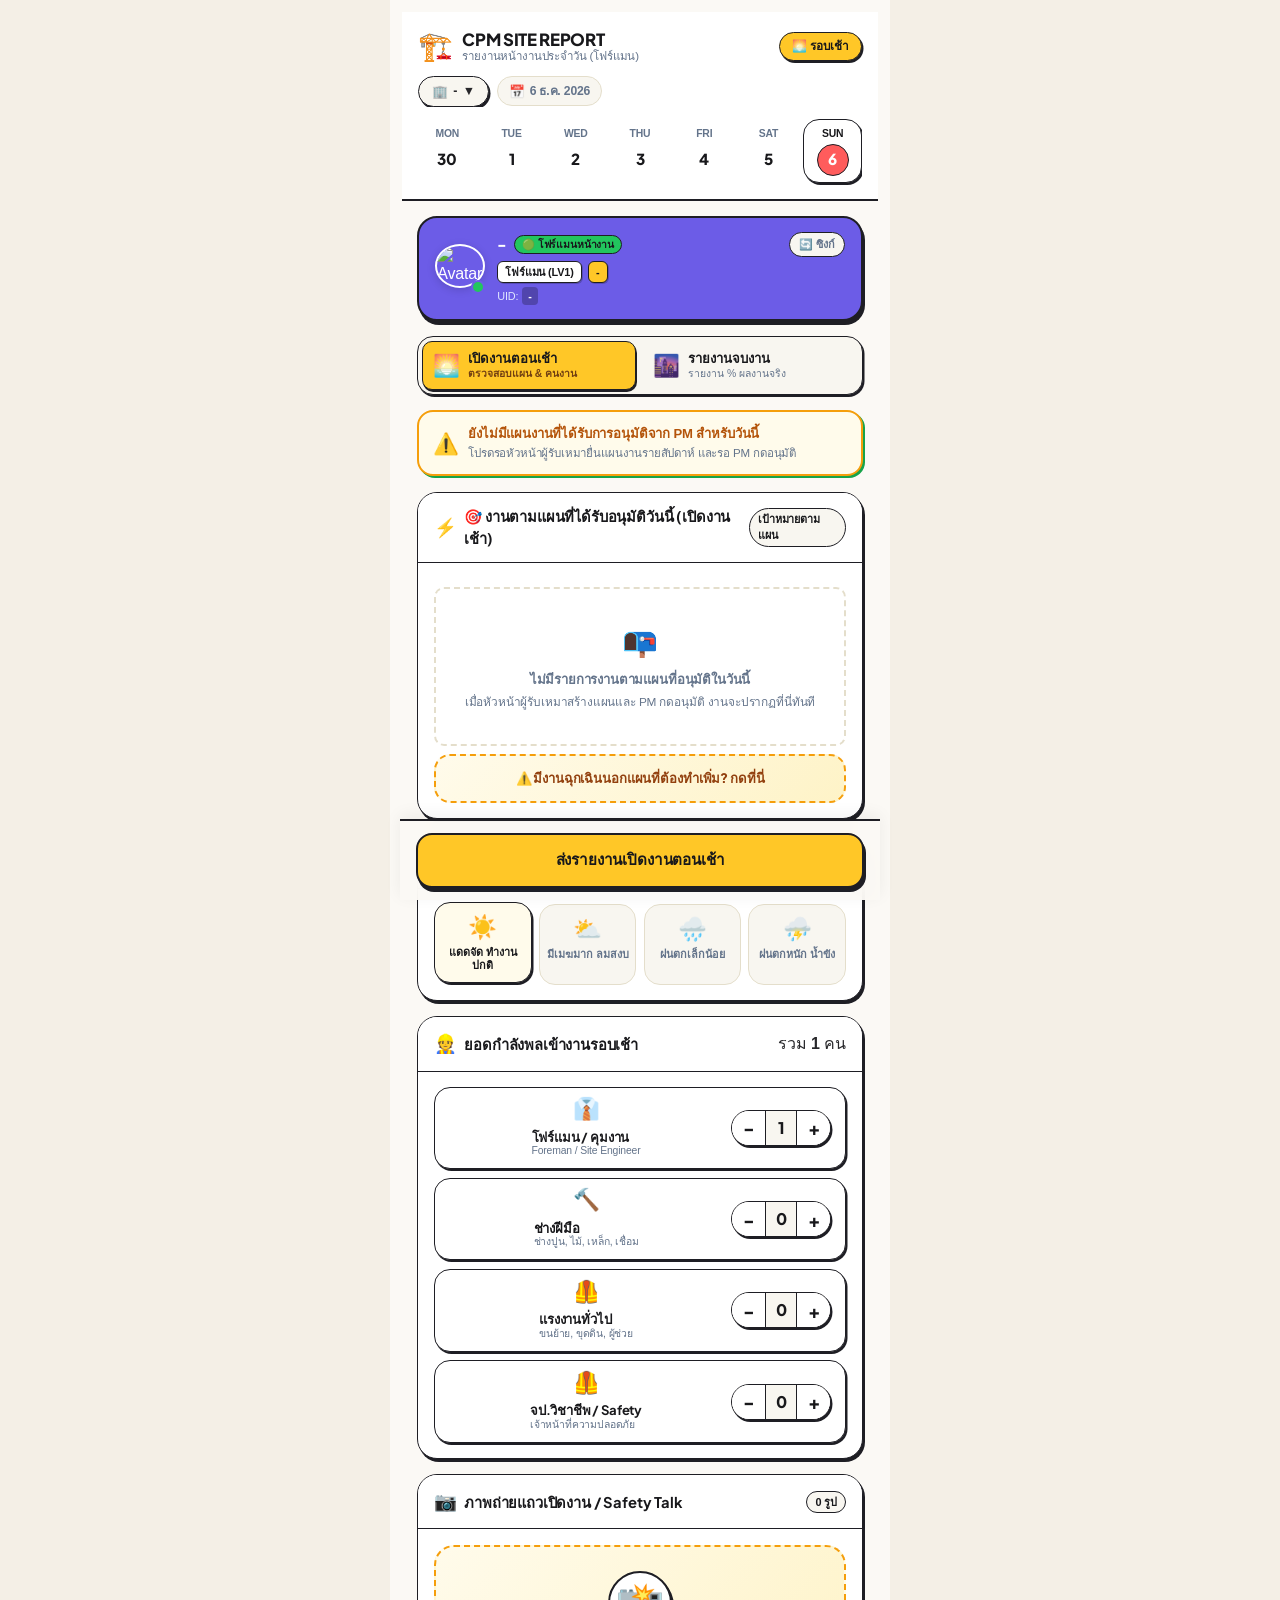
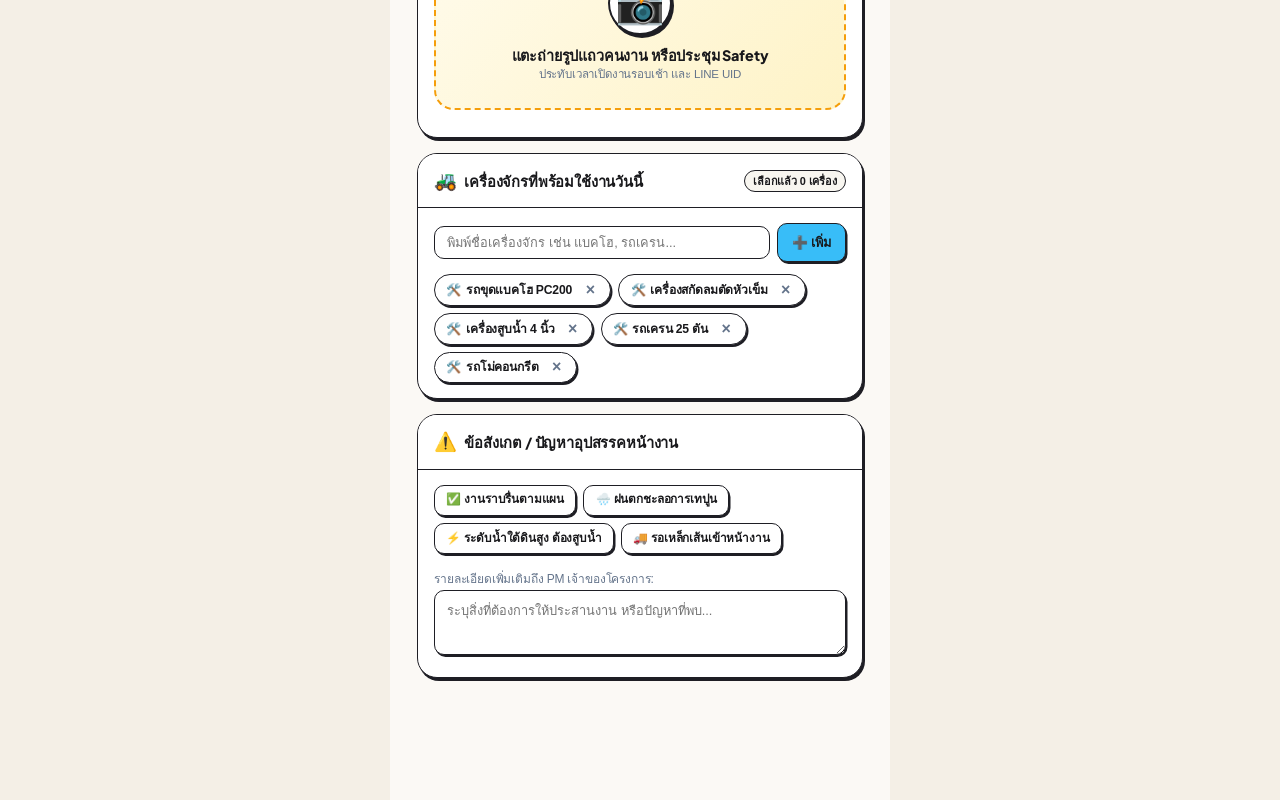
==== commit 677c5ab5: "feat(foreman): upgrade evening closing comparison cards, forecast vs actual diff, and closing photo " ====
--- a/foreman.html
+++ b/foreman.html
@@ -105,6 +105,16 @@
       <!-- BANNER: สถานะการส่งรายงานรอบเช้า / เชื่อมโยงรอบจบงาน -->
       <div id="shift-sync-status-banner" class="shift-sync-status-banner" style="display: none;"></div>
 
+      <!-- BANNER: แจ้งเตือนเมื่อยังไม่ส่งรายงานรอบเช้า (บังคับเปิดงานเช้าก่อน) -->
+      <div id="morning-required-banner" class="morning-required-card" style="display: none;">
+        <!-- Rendered via JS -->
+      </div>
+
+      <!-- CARD: สรุปข้อมูลเปิดงานรอบเช้า (Morning Baseline Summary Card) -->
+      <div id="morning-baseline-card-container" style="display: none;">
+        <!-- Rendered via JS when existingMorningReport exists in evening mode -->
+      </div>
+
       <!-- 2. Dynamic Tasks Section (มาจากแผนที่ PM อนุมัติล่วงหน้า) -->
       <section class="card" id="tasks-card-section">
         <div class="card-header flex-between">
@@ -250,6 +260,15 @@
           <span class="badge-hint" id="photo-counter">0 รูป</span>
         </div>
         <div class="card-body">
+          <!-- พรีวิวภาพถ่ายเปิดงานรอบเช้า (แสดงในรอบปิดงาน) -->
+          <div id="morning-photos-container" style="display: none; margin-bottom: 1rem; background: #f0fdf4; border: 1px solid #bbf7d0; border-radius: 8px; padding: 8px 10px;">
+            <div style="font-size: 0.78rem; font-weight: 700; color: #166534; margin-bottom: 6px; display: flex; align-items: center; justify-content: space-between;">
+              <span>🌅 ภาพเปิดงานรอบเช้าที่บันทึกแล้ว</span>
+              <span id="morning-photo-count-badge" style="font-size: 0.7rem; background: #dcfce7; color: #15803d; padding: 1px 6px; border-radius: 4px;">0 รูป</span>
+            </div>
+            <div class="photos-grid" id="morning-photos-grid"></div>
+          </div>
+
           <input type="file" id="camera-file-input" accept="image/*" capture="environment" style="display: none;">
           <div class="camera-trigger-box" id="camera-trigger-btn">
             <div class="cam-icon">📸</div>
@@ -258,6 +277,7 @@
               <span id="camera-trigger-desc">ประทับเวลาเปิดงานรอบเช้า และ LINE UID</span>
             </div>
           </div>
+          <div id="photo-merge-hint" class="photo-merge-hint" style="display: none;"></div>
           <div class="photos-grid" id="photos-preview-grid" style="margin-top: 0.75rem;"></div>
         </div>
       </section>
--- a/css/style.css
+++ b/css/style.css
@@ -5233,8 +5233,384 @@
   color: #065f46;
 }
 
-
-
-
-
-
+.shift-sync-status-banner.morning-done {
+  background: linear-gradient(135deg, #ecfdf5 0%, #d1fae5 100%);
+  border: 2px solid #34d399;
+  color: #065f46;
+  padding: 12px 16px;
+}
+
+/* ==========================================================================
+   Evening Comparison Card (เช้าคาดการณ์ vs เย็นยืนยัน)
+   ========================================================================== */
+.evening-compare-card {
+  background: linear-gradient(135deg, #fafafa 0%, #f0fdf4 100%);
+  border: 1.5px solid #6ee7b7;
+  border-radius: var(--radius-md);
+  padding: 0.85rem 0.9rem;
+  margin-bottom: 0.75rem;
+  box-shadow: 0 2px 8px rgba(16, 185, 129, 0.10);
+}
+
+.evening-compare-grid {
+  display: grid;
+  grid-template-columns: 1fr auto 1fr;
+  gap: 8px;
+  align-items: center;
+  margin: 0.5rem 0;
+}
+
+.compare-col {
+  border-radius: 8px;
+  padding: 8px 10px;
+  text-align: center;
+}
+
+.morning-col {
+  background: #eff6ff;
+  border: 1.5px solid #bfdbfe;
+}
+
+.evening-col {
+  background: #ecfdf5;
+  border: 1.5px solid #a7f3d0;
+}
+
+.compare-col-label {
+  font-size: 0.68rem;
+  font-weight: 700;
+  color: var(--text-muted);
+  margin-bottom: 4px;
+  letter-spacing: 0.02em;
+}
+
+.compare-qty-val {
+  font-size: 0.75rem;
+  color: var(--text-main);
+  margin-bottom: 4px;
+  min-height: 20px;
+}
+
+.compare-qty-input {
+  width: 100%;
+  font-size: 0.75rem !important;
+  padding: 4px 6px !important;
+  text-align: center;
+  border-radius: 4px !important;
+}
+
+.compare-pct-big {
+  font-size: 1.6rem;
+  font-weight: 900;
+  line-height: 1;
+  margin: 4px 0;
+}
+
+.morning-pct { color: #2563eb; }
+.evening-pct { color: #059669; }
+
+.compare-progress-bar {
+  height: 6px;
+  background: #e5e7eb;
+  border-radius: 99px;
+  overflow: hidden;
+  margin: 4px 0;
+}
+
+.compare-bar-fill {
+  height: 100%;
+  border-radius: 99px;
+  transition: width 0.3s ease;
+}
+
+.morning-fill { background: linear-gradient(90deg, #3b82f6, #2563eb); }
+.evening-fill { background: linear-gradient(90deg, #10b981, #059669); }
+
+.compare-arrow {
+  font-size: 1.2rem;
+  color: var(--text-muted);
+  text-align: center;
+  font-weight: 700;
+}
+
+/* ==========================================================================
+   Morning Required Alert (เมื่อกดโหมดจบงานแต่ยังไม่มีรายงานเช้า)
+   ========================================================================== */
+.morning-required-card {
+  background: linear-gradient(135deg, #fffbeb 0%, #fef3c7 100%);
+  border: 2px solid #f59e0b;
+  border-radius: var(--radius-md);
+  padding: 1.25rem 1rem;
+  margin-bottom: 1rem;
+  box-shadow: var(--shadow-neo);
+  text-align: center;
+}
+
+.morning-required-icon {
+  font-size: 2.2rem;
+  margin-bottom: 0.4rem;
+}
+
+.morning-required-title {
+  font-size: 1rem;
+  font-weight: 800;
+  color: #92400e;
+  margin-bottom: 0.35rem;
+}
+
+.morning-required-desc {
+  font-size: 0.8rem;
+  color: #78350f;
+  line-height: 1.5;
+  margin-bottom: 1rem;
+}
+
+.btn-goto-morning {
+  display: inline-flex;
+  align-items: center;
+  justify-content: center;
+  gap: 0.5rem;
+  background: #f59e0b;
+  color: #1e1e24;
+  font-family: var(--font-thai);
+  font-weight: 800;
+  font-size: 0.88rem;
+  padding: 0.65rem 1.25rem;
+  border: 2px solid #1e1e24;
+  border-radius: var(--radius-sm);
+  box-shadow: 2px 2px 0px #1e1e24;
+  cursor: pointer;
+  transition: all 0.15s ease;
+}
+
+.btn-goto-morning:active {
+  transform: translate(1px, 1px);
+  box-shadow: 1px 1px 0px #1e1e24;
+}
+
+/* ==========================================================================
+   Morning Baseline Summary Card (กล่องสรุปข้อมูลรอบเช้าสำหรับโหมดจบงาน)
+   ========================================================================== */
+.morning-baseline-card {
+  background: #ffffff;
+  border: 2px solid #3b82f6;
+  border-radius: var(--radius-md);
+  padding: 1rem;
+  margin-bottom: 1rem;
+  box-shadow: var(--shadow-neo);
+  position: relative;
+  overflow: hidden;
+}
+
+.morning-baseline-card::before {
+  content: '';
+  position: absolute;
+  top: 0;
+  left: 0;
+  right: 0;
+  height: 4px;
+  background: linear-gradient(90deg, #3b82f6 0%, #10b981 100%);
+}
+
+.morning-baseline-header {
+  display: flex;
+  align-items: center;
+  justify-content: space-between;
+  margin-bottom: 0.75rem;
+  padding-bottom: 0.5rem;
+  border-bottom: 1.5px dashed var(--border-subtle);
+}
+
+.morning-baseline-title {
+  display: flex;
+  align-items: center;
+  gap: 0.4rem;
+  font-size: 0.88rem;
+  font-weight: 800;
+  color: #1e3a8a;
+}
+
+.morning-connected-badge {
+  background: #eff6ff;
+  color: #1d4ed8;
+  border: 1px solid #93c5fd;
+  font-size: 0.68rem;
+  font-weight: 700;
+  padding: 2px 8px;
+  border-radius: var(--radius-full);
+}
+
+.morning-meta-grid {
+  display: grid;
+  grid-template-columns: 1fr 1fr;
+  gap: 0.6rem;
+  margin-bottom: 0.75rem;
+}
+
+.morning-meta-box {
+  background: #f8fafc;
+  border: 1px solid #e2e8f0;
+  border-radius: var(--radius-sm);
+  padding: 0.5rem 0.65rem;
+}
+
+.morning-meta-box label {
+  font-size: 0.68rem;
+  color: var(--text-muted);
+  display: block;
+  margin-bottom: 2px;
+}
+
+.morning-meta-box strong {
+  font-size: 0.82rem;
+  color: var(--text-heading);
+}
+
+.morning-planned-tasks-list {
+  background: #f0fdf4;
+  border: 1px solid #bbf7d0;
+  border-radius: var(--radius-sm);
+  padding: 0.6rem 0.75rem;
+  margin-bottom: 0.75rem;
+}
+
+.morning-tasks-list-title {
+  font-size: 0.72rem;
+  font-weight: 700;
+  color: #166534;
+  margin-bottom: 0.35rem;
+  display: flex;
+  align-items: center;
+  gap: 0.3rem;
+}
+
+.morning-task-item-line {
+  font-size: 0.75rem;
+  color: #14532d;
+  line-height: 1.4;
+  padding: 2px 0;
+  display: flex;
+  justify-content: space-between;
+  border-bottom: 1px dashed rgba(34, 197, 94, 0.25);
+}
+
+.morning-task-item-line:last-child {
+  border-bottom: none;
+}
+
+.morning-switch-link {
+  font-size: 0.72rem;
+  color: #2563eb;
+  font-weight: 700;
+  cursor: pointer;
+  display: inline-flex;
+  align-items: center;
+  gap: 0.25rem;
+  text-decoration: underline;
+}
+
+.task-baseline-goal-box {
+  background: #eff6ff;
+  border: 1px solid #bfdbfe;
+  border-radius: var(--radius-sm);
+  padding: 4px 8px;
+  margin-bottom: 0.45rem;
+  display: flex;
+  align-items: center;
+  justify-content: space-between;
+  font-size: 0.72rem;
+}
+
+.photo-merge-hint {
+  font-size: 0.74rem;
+  color: #065f46;
+  background: #ecfdf5;
+  border: 1px solid #a7f3d0;
+  border-radius: var(--radius-sm);
+  padding: 6px 10px;
+  margin-top: 0.5rem;
+  line-height: 1.4;
+}
+
+/* Morning Connected Tasks Hint inside Baseline Card */
+.morning-tasks-connected-hint {
+  background: linear-gradient(135deg, #ecfdf5 0%, #f0fdf4 100%);
+  border: 1.5px solid #86efac;
+  border-radius: var(--radius-sm);
+  padding: 0.6rem 0.85rem;
+  margin-bottom: 0.6rem;
+  display: flex;
+  align-items: center;
+  justify-content: space-between;
+  gap: 0.5rem;
+}
+
+.m-hint-left {
+  display: flex;
+  align-items: center;
+  gap: 0.5rem;
+}
+
+.m-hint-icon {
+  font-size: 1.25rem;
+}
+
+.m-hint-badge {
+  font-size: 0.68rem;
+  font-weight: 700;
+  background: #10b981;
+  color: #fff;
+  padding: 2px 8px;
+  border-radius: var(--radius-full);
+  white-space: nowrap;
+}
+
+/* Inline Morning Target Input */
+.plan-pct-inline-input {
+  width: 48px;
+  background: transparent;
+  border: 1px dashed #3b82f6;
+  border-radius: 4px;
+  font-size: 1.35rem;
+  font-weight: 900;
+  color: #2563eb;
+  text-align: center;
+  padding: 0;
+  margin: 0;
+  outline: none;
+}
+
+.plan-pct-inline-input:focus {
+  background: #ffffff;
+  border: 1.5px solid #2563eb;
+  box-shadow: 0 0 0 2px rgba(37, 99, 235, 0.15);
+}
+
+/* Diff Badge in Comparison Card */
+.diff-badge-status {
+  font-size: 0.72rem;
+  font-weight: 800;
+  padding: 2px 6px;
+  border-radius: 4px;
+  display: inline-block;
+  margin-top: 4px;
+}
+
+/* Morning Saved Photo Thumbnail */
+.photo-card.morning-saved-photo {
+  border: 2px solid #86efac;
+  background: #f0fdf4;
+}
+
+.photo-stamp.morning-stamp {
+  background: rgba(6, 95, 70, 0.88);
+  color: #ffffff;
+  font-size: 0.65rem;
+}
+
+
+
+
+
+
+
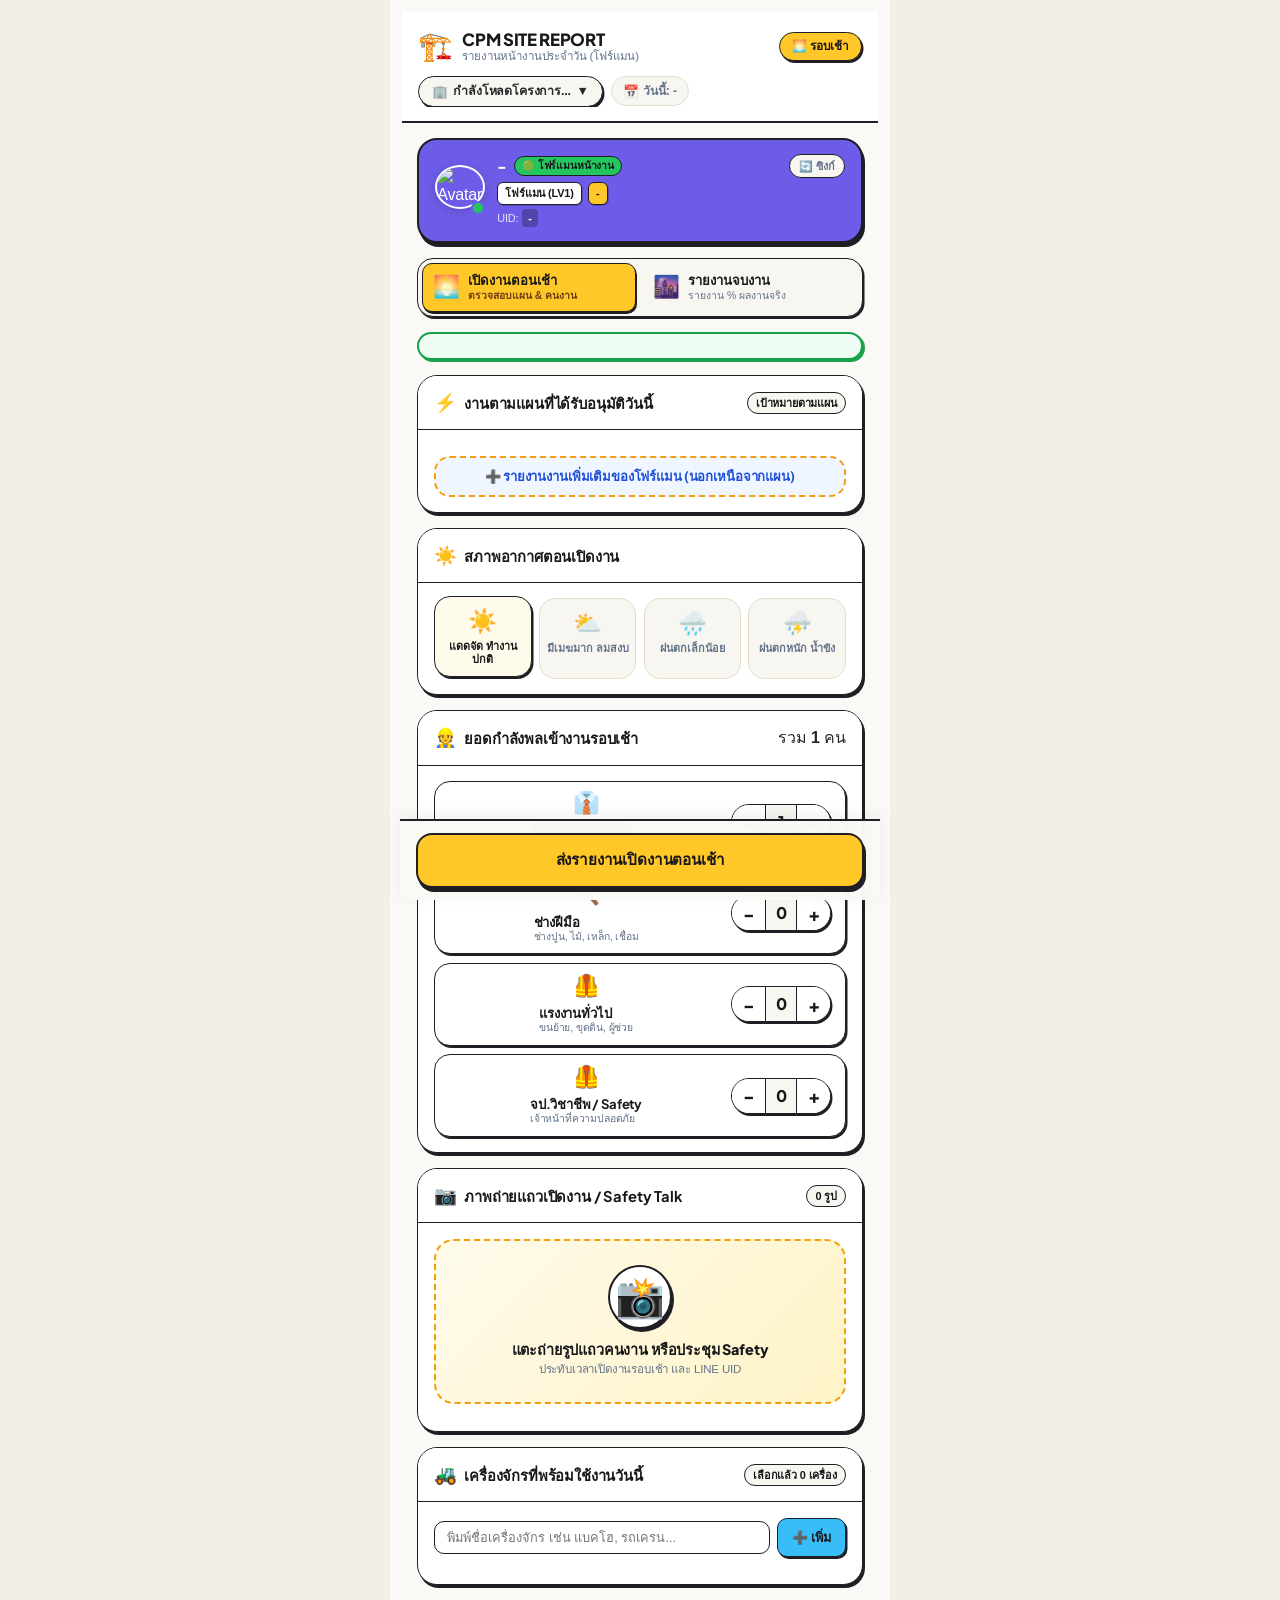
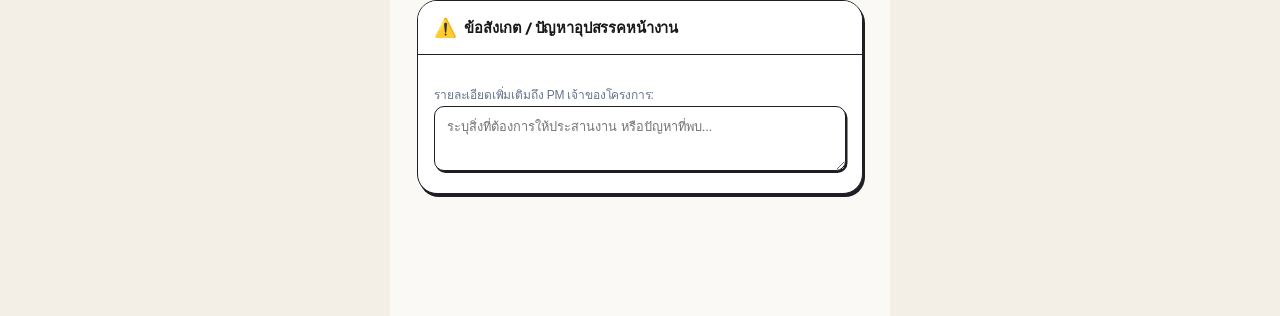
==== commit 591dee58: "fix(foreman): lock date to today, rename emergency to extra report, fix disappearing submit button a" ====
--- a/foreman.html
+++ b/foreman.html
@@ -37,15 +37,10 @@
           <strong id="display-project-name">กำลังโหลดโครงการ...</strong>
           <span class="caret">▼</span>
         </div>
-        <div class="date-pill">
+        <div class="date-pill locked" title="รายงานประจำวันของวันนี้เท่านั้น">
           <span class="icon">📅</span>
-          <span id="display-report-date">20 ก.ย. 2026</span>
-        </div>
-      </div>
-
-      <!-- Horizontal 7-Day Date Strip -->
-      <div class="date-strip-container" id="horizontal-date-strip">
-        <!-- Rendered via JS -->
+          <span>วันนี้: <strong id="display-report-date">-</strong></span>
+        </div>
       </div>
     </header>
 
@@ -129,9 +124,9 @@
             <!-- Rendered via JS -->
           </div>
 
-          <!-- Fallback: ปุ่มเพิ่มงานฉุกเฉินนอกแผนกรณีจำเป็น -->
-          <button type="button" id="btn-add-unplanned-task">
-            ⚠️ มีงานฉุกเฉินนอกแผนที่ต้องทำเพิ่ม? กดที่นี่
+          <!-- ปุ่มเพิ่มงานรายงานเพิ่มเติมของโฟร์แมน -->
+          <button type="button" id="btn-add-unplanned-task" class="btn-add-extra-task" style="width: 100%; font-size: 0.82rem; padding: 8px 12px; border: 1.5px dashed #3b82f6; background: #eff6ff; color: #1d4ed8; border-radius: 8px; font-weight: 700; cursor: pointer; display: flex; align-items: center; justify-content: center; gap: 6px; margin-top: 10px;">
+            <span>➕ รายงานงานเพิ่มเติมของโฟร์แมน (นอกเหนือจากแผน)</span>
           </button>
         </div>
       </section>
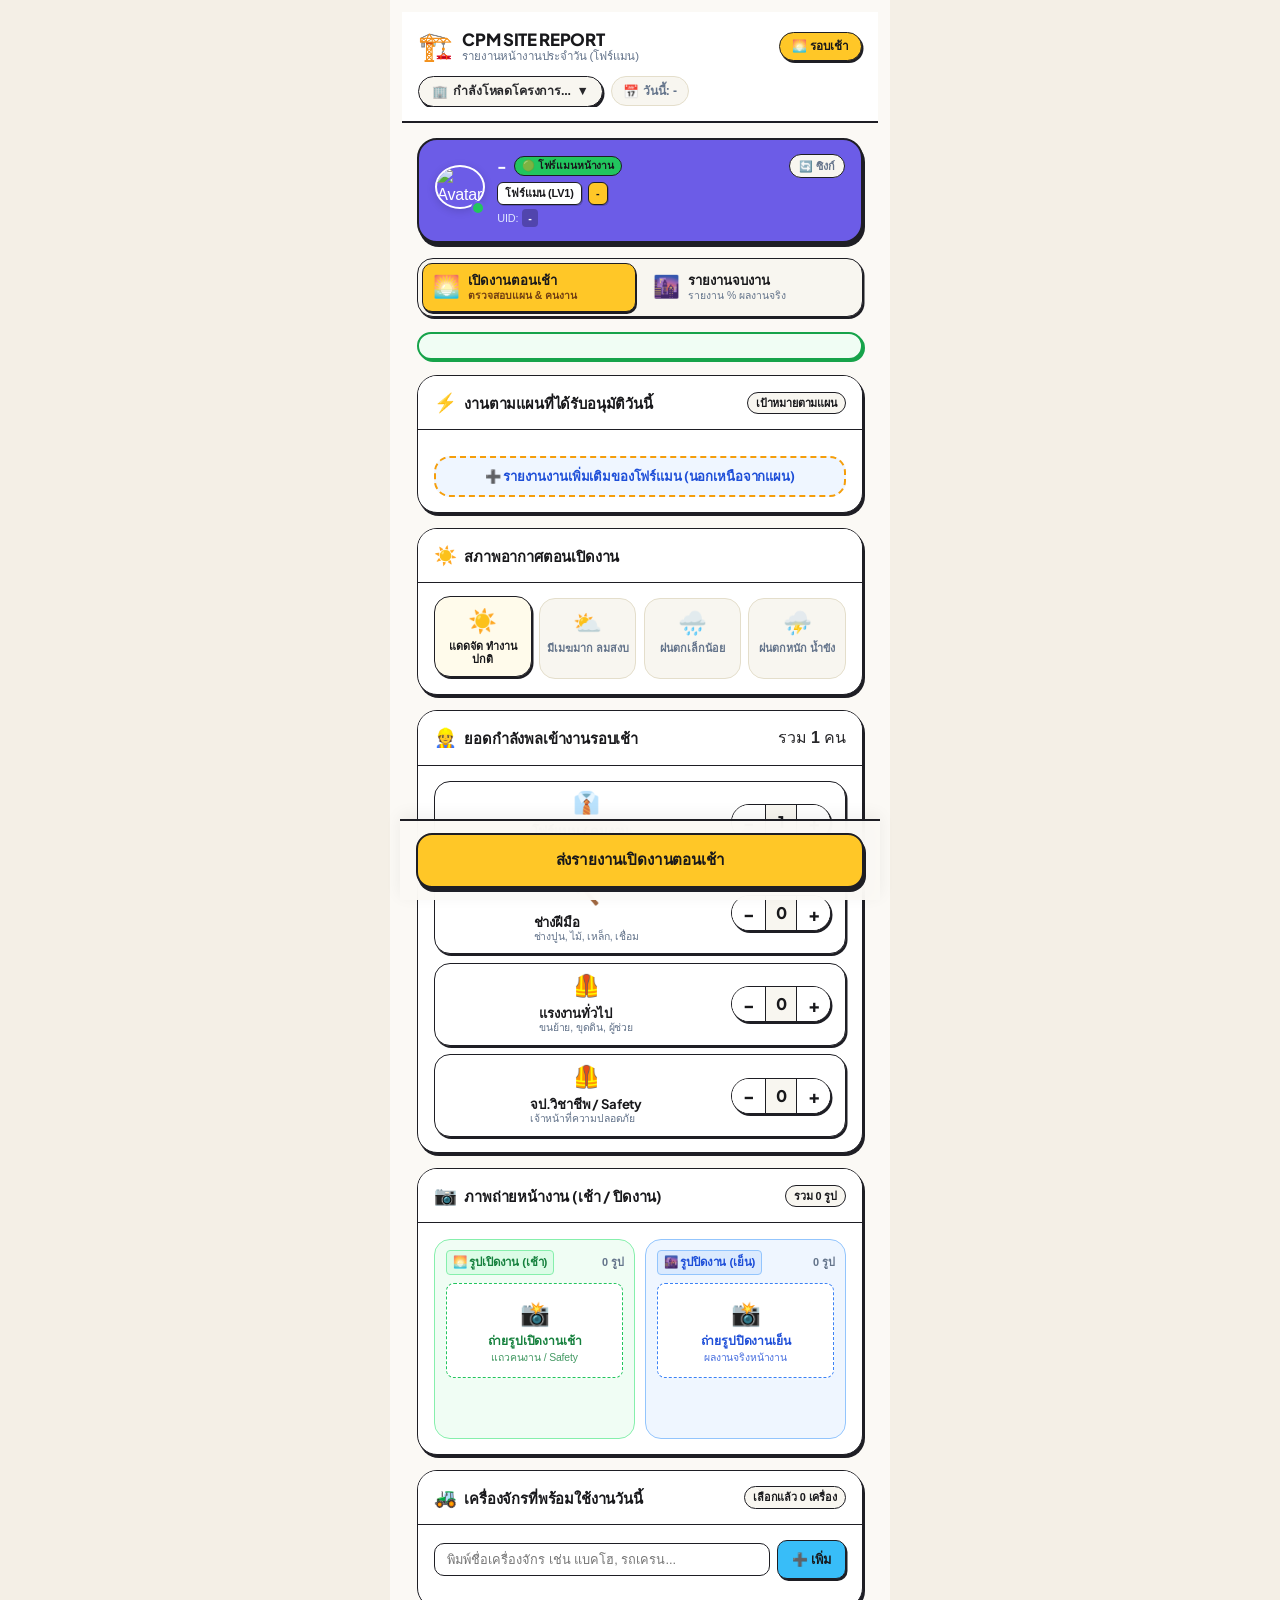
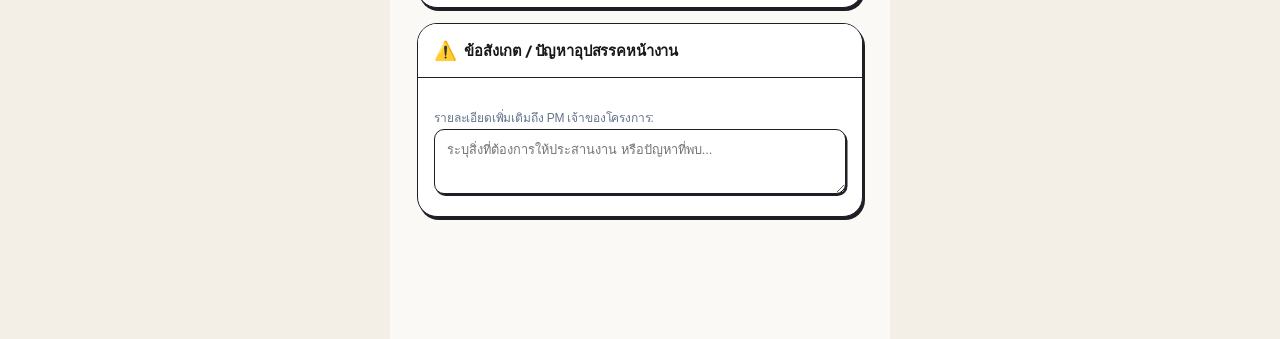
==== commit f72e9a91: "feat(photos): add side-by-side morning and closing photo slots with equal height across foreman repo" ====
--- a/foreman.html
+++ b/foreman.html
@@ -245,35 +245,57 @@
         </div>
       </section>
 
-      <!-- 5. Photos & Visual Proof -->
-      <section class="card">
+      <!-- 5. Photos & Visual Proof: ช่องใส่รูปเช้ากับปิดงานไว้ข้างกัน ความสูงเท่ากัน -->
+      <section class="card" id="photos-card-section">
         <div class="card-header flex-between">
           <div class="card-title">
             <span class="icon">📷</span>
-            <h2 id="photo-section-title">ภาพถ่ายแถวเปิดงาน / Safety Talk</h2>
-          </div>
-          <span class="badge-hint" id="photo-counter">0 รูป</span>
-        </div>
-        <div class="card-body">
-          <!-- พรีวิวภาพถ่ายเปิดงานรอบเช้า (แสดงในรอบปิดงาน) -->
-          <div id="morning-photos-container" style="display: none; margin-bottom: 1rem; background: #f0fdf4; border: 1px solid #bbf7d0; border-radius: 8px; padding: 8px 10px;">
-            <div style="font-size: 0.78rem; font-weight: 700; color: #166534; margin-bottom: 6px; display: flex; align-items: center; justify-content: space-between;">
-              <span>🌅 ภาพเปิดงานรอบเช้าที่บันทึกแล้ว</span>
-              <span id="morning-photo-count-badge" style="font-size: 0.7rem; background: #dcfce7; color: #15803d; padding: 1px 6px; border-radius: 4px;">0 รูป</span>
-            </div>
-            <div class="photos-grid" id="morning-photos-grid"></div>
-          </div>
-
-          <input type="file" id="camera-file-input" accept="image/*" capture="environment" style="display: none;">
-          <div class="camera-trigger-box" id="camera-trigger-btn">
-            <div class="cam-icon">📸</div>
-            <div>
-              <strong id="camera-trigger-title">แตะถ่ายรูปแถวคนงาน หรือประชุม Safety</strong>
-              <span id="camera-trigger-desc">ประทับเวลาเปิดงานรอบเช้า และ LINE UID</span>
-            </div>
-          </div>
-          <div id="photo-merge-hint" class="photo-merge-hint" style="display: none;"></div>
-          <div class="photos-grid" id="photos-preview-grid" style="margin-top: 0.75rem;"></div>
+            <h2>ภาพถ่ายหน้างาน (เช้า / ปิดงาน)</h2>
+          </div>
+          <span class="badge-hint" id="photo-counter">รวม 0 รูป</span>
+        </div>
+        <div class="card-body">
+          <input type="file" id="camera-file-input-morning" accept="image/*" capture="environment" style="display: none;">
+          <input type="file" id="camera-file-input-evening" accept="image/*" capture="environment" style="display: none;">
+
+          <!-- Dual side-by-side photo slots -->
+          <div class="dual-photo-slots">
+            <!-- ฝั่งซ้าย: รูปเปิดงานเช้า -->
+            <div class="photo-slot-box morning-box">
+              <div class="photo-slot-header">
+                <span class="slot-badge morning">🌅 รูปเปิดงาน (เช้า)</span>
+                <span class="slot-counter" id="morning-photo-count">0 รูป</span>
+              </div>
+              <div class="photo-trigger-btn" id="camera-trigger-morning" title="แตะเพื่อถ่ายหรือเลือกภาพเปิดงานรอบเช้า">
+                <div class="trigger-cam-icon">📸</div>
+                <div class="trigger-meta">
+                  <strong>ถ่ายรูปเปิดงานเช้า</strong>
+                  <span>แถวคนงาน / Safety</span>
+                </div>
+              </div>
+              <div class="photos-equal-container" id="morning-photos-preview-grid">
+                <!-- Morning photos rendered via JS -->
+              </div>
+            </div>
+
+            <!-- ฝั่งขวา: รูปปิดงานเย็น -->
+            <div class="photo-slot-box evening-box">
+              <div class="photo-slot-header">
+                <span class="slot-badge evening">🌆 รูปปิดงาน (เย็น)</span>
+                <span class="slot-counter" id="evening-photo-count">0 รูป</span>
+              </div>
+              <div class="photo-trigger-btn" id="camera-trigger-evening" title="แตะเพื่อถ่ายหรือเลือกภาพผลงานตอนปิดงาน">
+                <div class="trigger-cam-icon">📸</div>
+                <div class="trigger-meta">
+                  <strong>ถ่ายรูปปิดงานเย็น</strong>
+                  <span>ผลงานจริงหน้างาน</span>
+                </div>
+              </div>
+              <div class="photos-equal-container" id="evening-photos-preview-grid">
+                <!-- Evening photos rendered via JS -->
+              </div>
+            </div>
+          </div>
         </div>
       </section>
 
--- a/css/style.css
+++ b/css/style.css
@@ -1243,6 +1243,198 @@
 }
 
 /* ============================================================
+   Dual Side-by-Side Photo Slots (เช้า vs ปิดงาน ความสูงเท่ากัน)
+   ============================================================ */
+.dual-photo-slots {
+  display: grid;
+  grid-template-columns: 1fr 1fr;
+  gap: 0.65rem;
+}
+
+.photo-slot-box {
+  background: var(--bg-card-subtle, #f8fafc);
+  border: 1.5px solid var(--border-subtle, #e2e8f0);
+  border-radius: var(--radius-md, 10px);
+  padding: 0.65rem;
+  display: flex;
+  flex-direction: column;
+  gap: 0.5rem;
+  min-height: 200px;
+}
+
+.photo-slot-box.morning-box {
+  border-color: #86efac;
+  background: #f0fdf4;
+}
+
+.photo-slot-box.evening-box {
+  border-color: #93c5fd;
+  background: #eff6ff;
+}
+
+.photo-slot-header {
+  display: flex;
+  align-items: center;
+  justify-content: space-between;
+  gap: 4px;
+}
+
+.slot-badge {
+  font-size: 0.72rem;
+  font-weight: 800;
+  padding: 3px 6px;
+  border-radius: 4px;
+  white-space: nowrap;
+}
+
+.slot-badge.morning {
+  background: #dcfce7;
+  color: #15803d;
+  border: 1px solid #86efac;
+}
+
+.slot-badge.evening {
+  background: #dbeafe;
+  color: #1d4ed8;
+  border: 1px solid #93c5fd;
+}
+
+.slot-counter {
+  font-size: 0.68rem;
+  font-weight: 700;
+  color: var(--text-muted, #64748b);
+}
+
+.photo-trigger-btn {
+  display: flex;
+  flex-direction: column;
+  align-items: center;
+  justify-content: center;
+  text-align: center;
+  padding: 0.75rem 0.5rem;
+  border-radius: 8px;
+  border: 1.5px dashed currentColor;
+  cursor: pointer;
+  transition: all 0.15s ease;
+  user-select: none;
+}
+
+.morning-box .photo-trigger-btn {
+  color: #15803d;
+  background: #ffffff;
+  border-color: #22c55e;
+}
+
+.evening-box .photo-trigger-btn {
+  color: #1d4ed8;
+  background: #ffffff;
+  border-color: #3b82f6;
+}
+
+.photo-trigger-btn:hover,
+.photo-trigger-btn:active {
+  transform: translateY(-1px);
+  filter: brightness(0.97);
+}
+
+.trigger-cam-icon {
+  font-size: 1.5rem;
+  margin-bottom: 2px;
+}
+
+.trigger-meta strong {
+  display: block;
+  font-size: 0.76rem;
+  font-weight: 800;
+  line-height: 1.2;
+}
+
+.trigger-meta span {
+  display: block;
+  font-size: 0.65rem;
+  opacity: 0.8;
+  margin-top: 1px;
+}
+
+/* Container for photos in each slot */
+.photos-equal-container {
+  display: flex;
+  flex-direction: column;
+  gap: 0.5rem;
+  margin-top: 0.25rem;
+}
+
+/* Photo card with strict equal height */
+.photo-card-equal {
+  position: relative;
+  width: 100%;
+  height: 125px; /* ความสูงเท่ากันแน่นอน */
+  border-radius: 6px;
+  overflow: hidden;
+  border: 1px solid rgba(0, 0, 0, 0.12);
+  background: #1e293b;
+  box-shadow: 0 1px 3px rgba(0,0,0,0.1);
+}
+
+.photo-card-equal img {
+  width: 100%;
+  height: 100%;
+  object-fit: cover;
+  display: block;
+}
+
+.photo-card-equal .photo-stamp {
+  position: absolute;
+  bottom: 0;
+  left: 0;
+  right: 0;
+  background: rgba(15, 23, 42, 0.75);
+  backdrop-filter: blur(2px);
+  color: #ffffff;
+  font-size: 0.62rem;
+  padding: 2px 4px;
+  white-space: nowrap;
+  overflow: hidden;
+  text-overflow: ellipsis;
+  font-family: monospace;
+}
+
+.photo-card-equal .btn-remove-photo {
+  position: absolute;
+  top: 4px;
+  right: 4px;
+  width: 22px;
+  height: 22px;
+  border-radius: 50%;
+  background: rgba(220, 38, 38, 0.85);
+  color: #ffffff;
+  border: none;
+  font-size: 13px;
+  font-weight: bold;
+  line-height: 1;
+  display: flex;
+  align-items: center;
+  justify-content: center;
+  cursor: pointer;
+  transition: transform 0.1s;
+}
+
+.photo-card-equal .btn-remove-photo:hover {
+  transform: scale(1.15);
+  background: #dc2626;
+}
+
+.slot-empty-hint {
+  font-size: 0.68rem;
+  color: #94a3b8;
+  text-align: center;
+  padding: 0.75rem 0.4rem;
+  border: 1px dashed #cbd5e1;
+  border-radius: 6px;
+  background: rgba(255, 255, 255, 0.6);
+}
+
+/* ============================================================
    Unplanned Task Button — Redesigned
    ============================================================ */
 #btn-add-unplanned-task {
